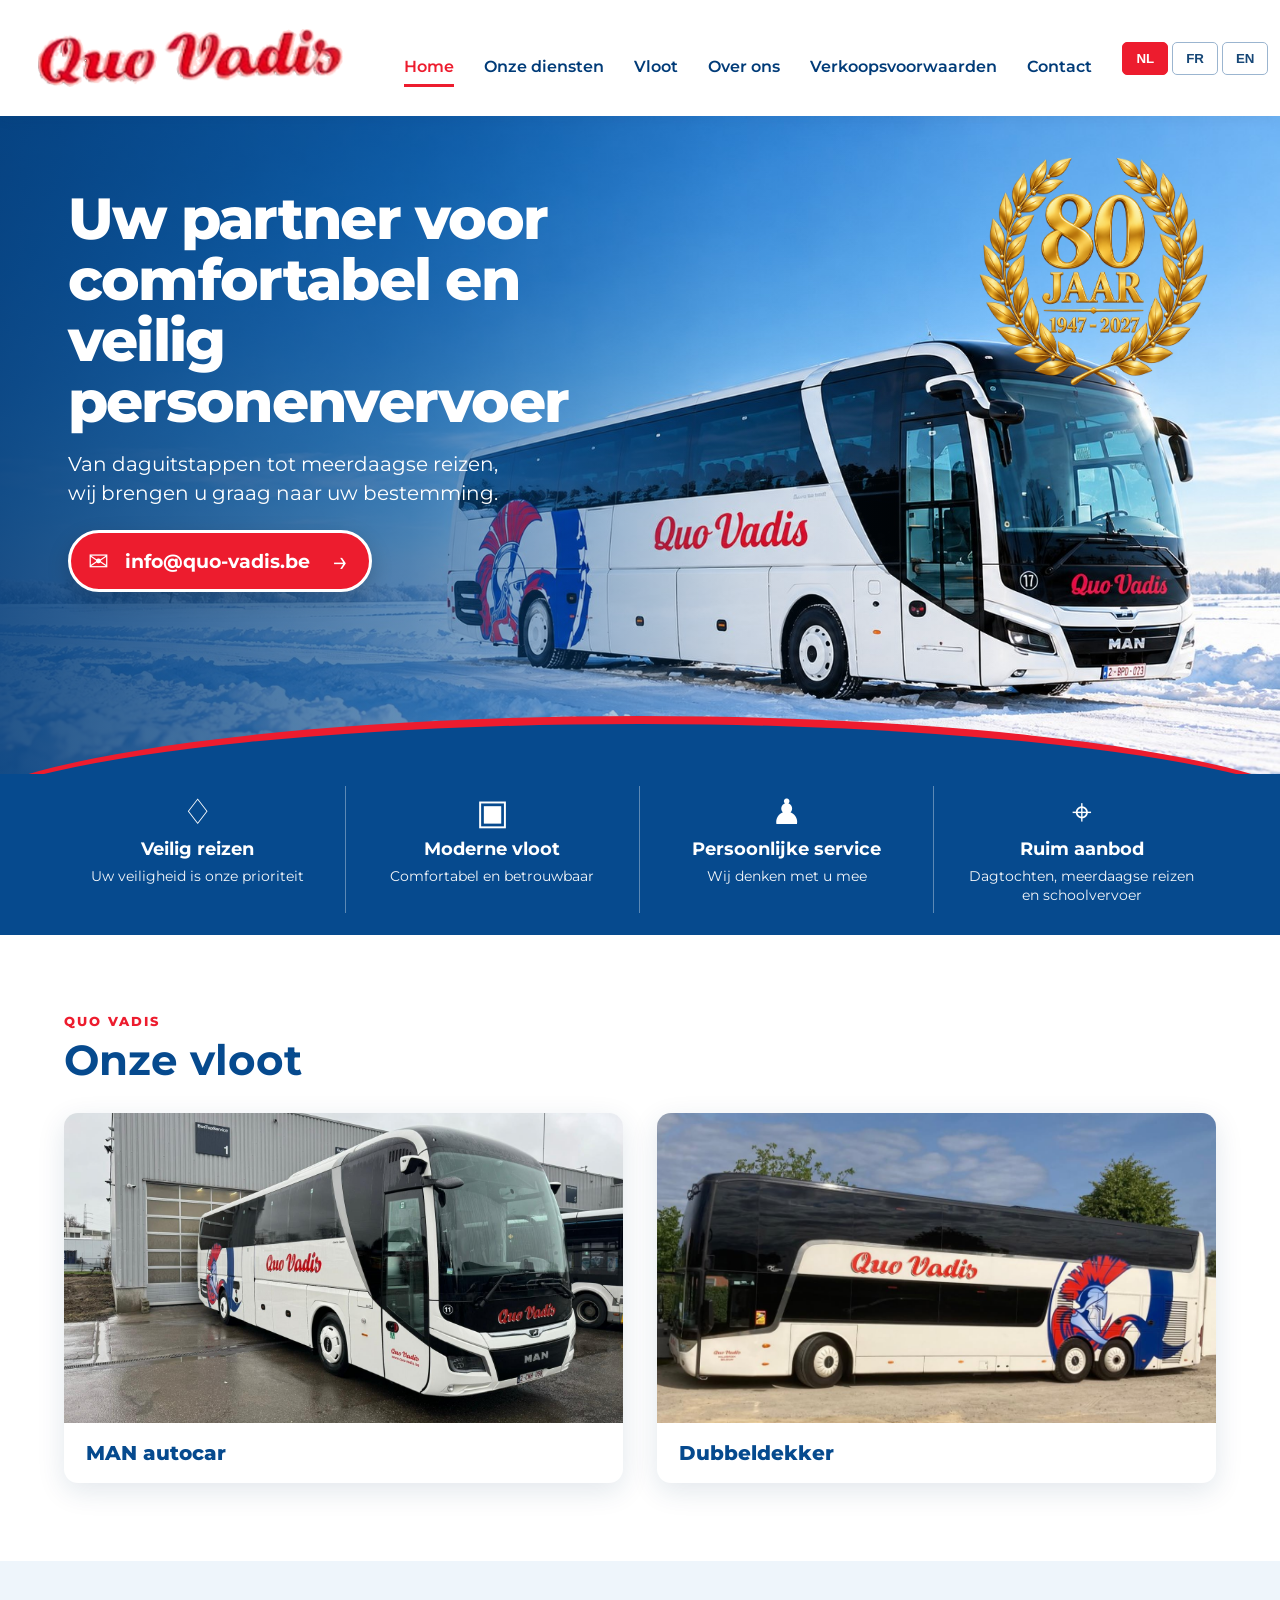
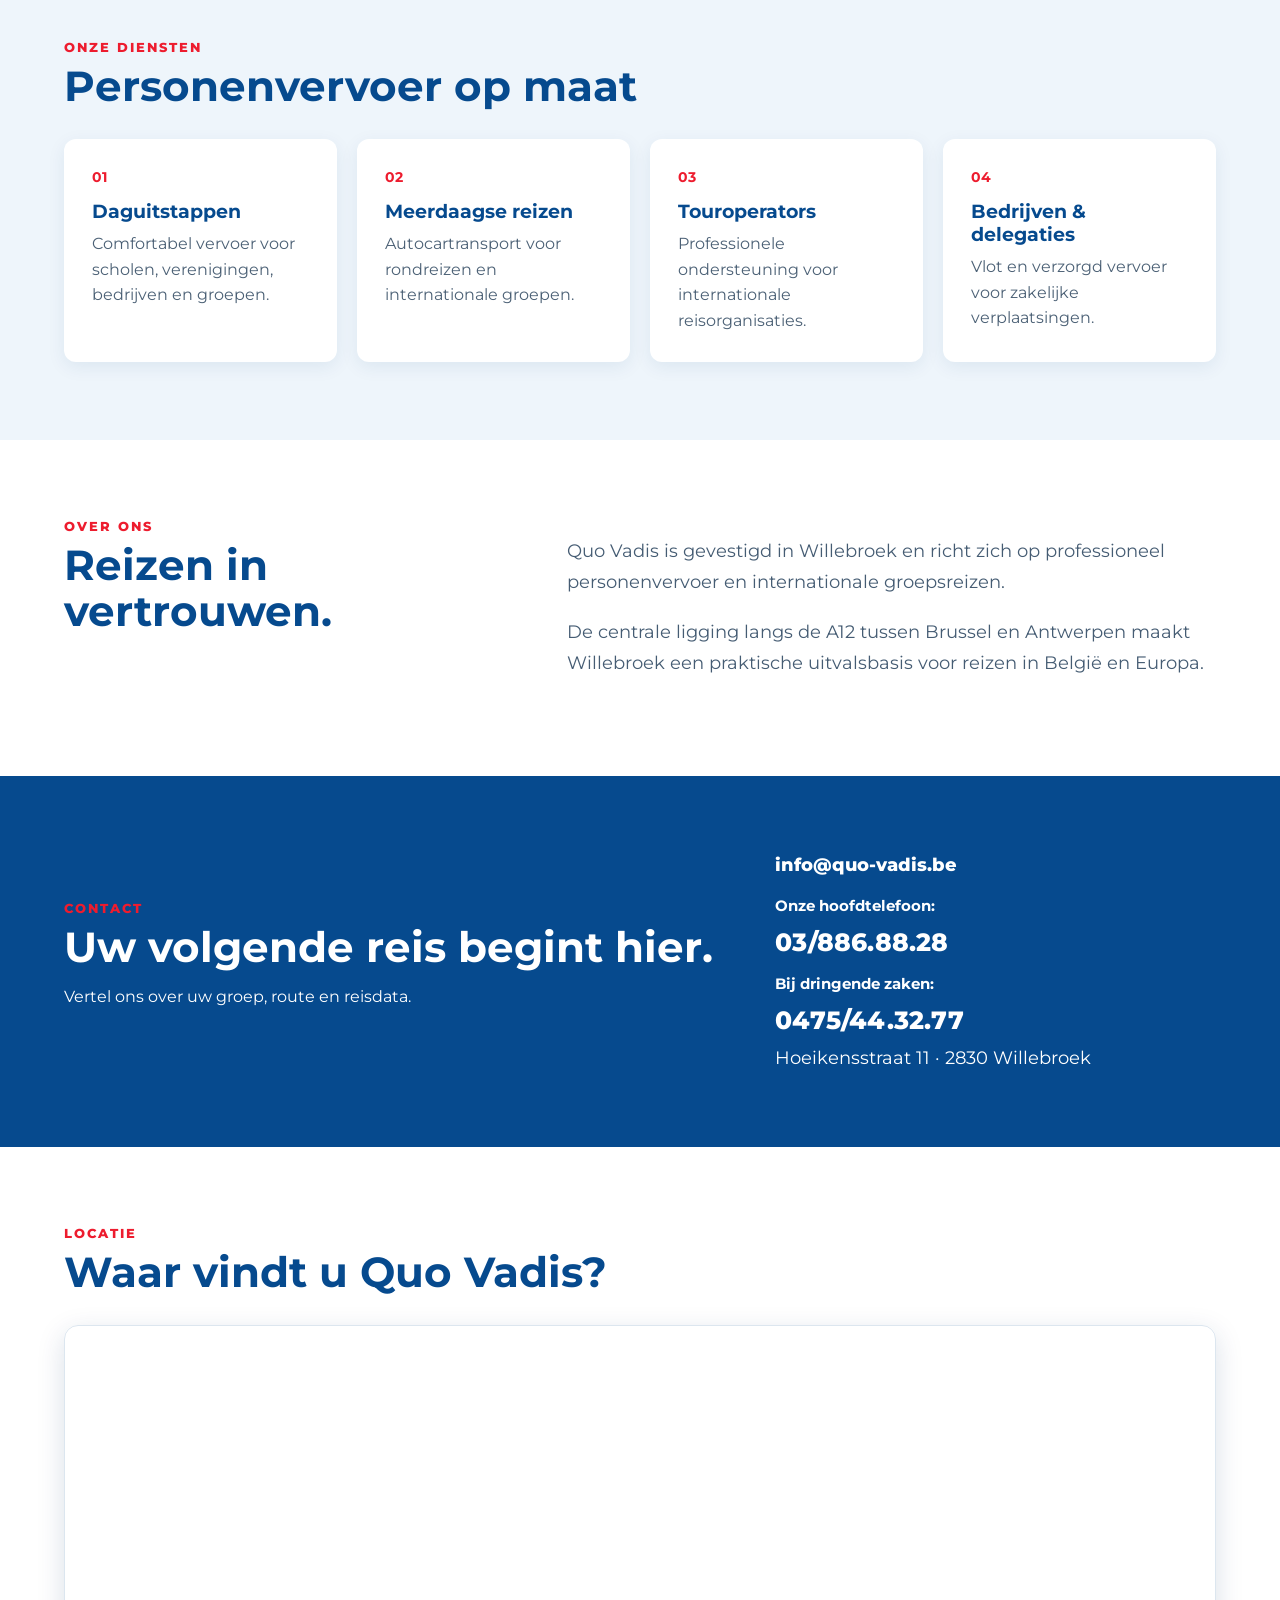
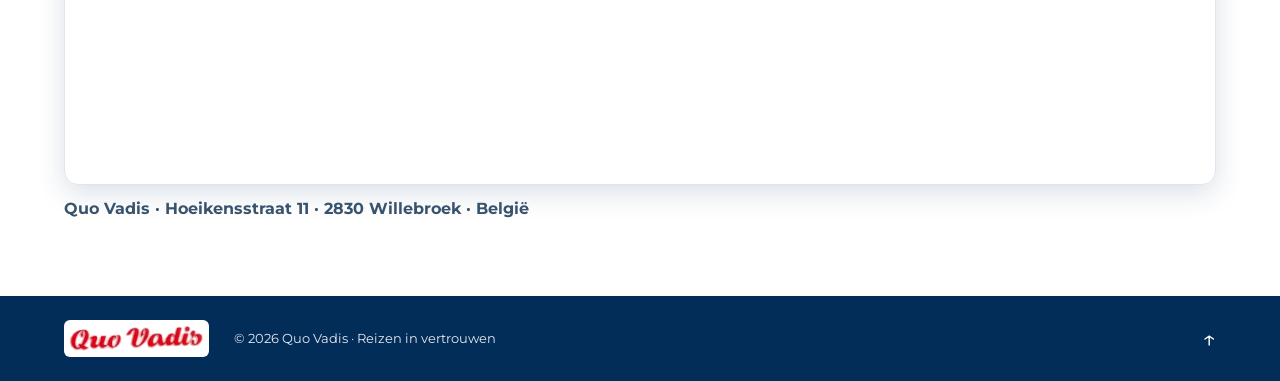
==== index.html @ 4d4e72bc "Move general terms and conditions to a dedicated page" ====
<!doctype html>
<html lang="nl">
<head>
<meta charset="utf-8"><meta name="viewport" content="width=device-width,initial-scale=1">
<meta name="description" content="Quo Vadis – professioneel en comfortabel personenvervoer vanuit Willebroek door België en Europa.">
<title>Quo Vadis | Reizen in vertrouwen</title>
<link rel="preconnect" href="https://fonts.googleapis.com"><link rel="preconnect" href="https://fonts.gstatic.com" crossorigin>
<link href="https://fonts.googleapis.com/css2?family=Montserrat:wght@400;500;600;700;800&display=swap" rel="stylesheet">
<link rel="stylesheet" href="styles.css">
</head>
<body>
<header class="site-header">
  <a class="brand" href="#home"><img src="quo-vadis-logo.png" alt="Quo Vadis"><span>REIZEN IN VERTROUWEN</span></a>
  <button class="menu-toggle" aria-label="Menu openen">☰</button>
  <nav class="nav" id="mainNav">
    <a class="active" href="#home" data-i="home">Home</a>
    <a href="#services" data-i="services">Onze diensten</a>
    <a href="#fleet" data-i="fleet">Vloot</a>
    <a href="#about" data-i="about">Over ons</a>
    <a href="verkoopsvoorwaarden.html" data-i="terms">Verkoopsvoorwaarden</a>
    <a href="#contact" data-i="contact">Contact</a>
  </nav>
  <div class="languages"><button class="lang active" data-lang="nl">NL</button><button class="lang" data-lang="fr">FR</button><button class="lang" data-lang="en">EN</button></div>
</header>
<main id="home">
<section class="hero">
  <div class="hero-bg"></div><div class="hero-shade"></div>
  <div class="anniversary" aria-label="80 jaar Quo Vadis, 1947-2027">
    <img src="anniversary-wreath.png" alt="80 jaar Quo Vadis - 1947 - 2027">
  </div>
  <div class="hero-copy">
    <h1 data-t="headline">Uw partner voor<br>comfortabel en veilig<br>personenvervoer</h1>
    <p data-t="subline">Van daguitstappen tot meerdaagse reizen,<br>wij brengen u graag naar uw bestemming.</p>
    <a class="email-pill" href="mailto:info@quo-vadis.be"><span>✉</span><strong>info@quo-vadis.be</strong><b>→</b></a>
  </div>
  <div class="hero-curve"></div>
</section>
<section class="feature-bar">
  <article><span class="feature-icon">♢</span><h3 data-t="safeTitle">Veilig reizen</h3><p data-t="safeText">Uw veiligheid is onze prioriteit</p></article>
  <article><span class="feature-icon">▣</span><h3 data-t="fleetTitle">Moderne vloot</h3><p data-t="fleetText">Comfortabel en betrouwbaar</p></article>
  <article><span class="feature-icon">♟</span><h3 data-t="serviceTitle">Persoonlijke service</h3><p data-t="serviceText">Wij denken met u mee</p></article>
  <article><span class="feature-icon">⌖</span><h3 data-t="offerTitle">Ruim aanbod</h3><p data-t="offerText">Dagtochten, meerdaagse reizen<br>en schoolvervoer</p></article>
</section>
<section id="fleet" class="section fleet-section">
 <div class="section-title"><p>QUO VADIS</p><h2 data-t="fleetHeading">Onze vloot</h2></div>
 <div class="fleet-grid"><figure><img src="vloot-man.jpg" alt="Quo Vadis MAN autocar"><figcaption>MAN autocar</figcaption></figure><figure><img src="vloot-dubbeldekker.jpg" alt="Quo Vadis dubbeldekker"><figcaption>Dubbeldekker</figcaption></figure></div>
</section>
<section id="services" class="section light-blue"><div class="section-title"><p data-t="servicesKicker">ONZE DIENSTEN</p><h2 data-t="servicesHeading">Personenvervoer op maat</h2></div><div class="cards"><article><b>01</b><h3 data-t="s1">Daguitstappen</h3><p data-t="s1p">Comfortabel vervoer voor scholen, verenigingen, bedrijven en groepen.</p></article><article><b>02</b><h3 data-t="s2">Meerdaagse reizen</h3><p data-t="s2p">Autocartransport voor rondreizen en internationale groepen.</p></article><article><b>03</b><h3 data-t="s3">Touroperators</h3><p data-t="s3p">Professionele ondersteuning voor internationale reisorganisaties.</p></article><article><b>04</b><h3 data-t="s4">Bedrijven & delegaties</h3><p data-t="s4p">Vlot en verzorgd vervoer voor zakelijke verplaatsingen.</p></article></div></section>
<section id="about" class="section about"><div><p class="section-kicker" data-t="aboutKicker">OVER ONS</p><h2 data-t="aboutHeading">Reizen in vertrouwen.</h2></div><div><p data-t="aboutText1">Quo Vadis is gevestigd in Willebroek en richt zich op professioneel personenvervoer en internationale groepsreizen.</p><p data-t="aboutText2">De centrale ligging langs de A12 tussen Brussel en Antwerpen maakt Willebroek een praktische uitvalsbasis voor reizen in België en Europa.</p></div></section>
<section id="contact" class="section contact"><div class="contact-box"><div><p class="section-kicker">CONTACT</p><h2 data-t="contactHeading">Uw volgende reis begint hier.</h2><p data-t="contactText">Vertel ons over uw groep, route en reisdata.</p></div><div class="contact-details"><a href="mailto:info@quo-vadis.be">info@quo-vadis.be</a><strong class="main-phone-label">Onze hoofdtelefoon:</strong><a class="main-phone" href="tel:+3238868828">03/886.88.28</a><strong class="urgent-label">Bij dringende zaken:</strong><a class="urgent-phone" href="tel:+32475443277">0475/44.32.77</a><span>Hoeikensstraat 11 · 2830 Willebroek</span></div></div></section>
<section id="location" class="section location"><div class="section-title"><p>LOCATIE</p><h2 data-t="locationHeading">Waar vindt u Quo Vadis?</h2></div><div class="map-wrap"><iframe title="Kaart Quo Vadis Willebroek" src="https://www.google.com/maps?q=Hoeikensstraat+11,+2830+Willebroek,+Belgium&output=embed" loading="lazy" referrerpolicy="no-referrer-when-downgrade"></iframe></div><p class="map-address">Quo Vadis · Hoeikensstraat 11 · 2830 Willebroek · België</p></section>
</main>
<footer><img src="quo-vadis-logo.png" alt="Quo Vadis"><span>© 2026 Quo Vadis · Reizen in vertrouwen</span><a href="#home">↑</a></footer>
<script src="script.js"></script>
</body></html>
---- styles.css ----
:root{--red:#ed1c2e;--red2:#c91526;--blue:#064a8e;--navy:#003d7a;--ink:#102d4e;--line:#dce6ef;--bg:#fff;--soft:#eef5fb}*{box-sizing:border-box}html{scroll-behavior:smooth}body{margin:0;font-family:Montserrat,Arial,sans-serif;color:var(--ink);background:#fff}a{color:inherit}.site-header{height:116px;background:#fff;display:flex;align-items:center;padding:10px 3vw;gap:26px;position:sticky;top:0;z-index:20;box-shadow:0 2px 14px rgba(0,45,90,.08)}.brand{display:flex;align-items:center;text-decoration:none;margin-right:auto;min-width:340px}.brand img{width:305px;max-height:95px;object-fit:contain;object-position:left center}.brand span{display:none}.nav{display:flex;align-items:center;gap:30px}.nav a{text-decoration:none;font-weight:600;color:#003b78;padding:31px 0 14px;position:relative;white-space:nowrap}.nav a.active,.nav a:hover{color:var(--red)}.nav a.active:after{content:"";position:absolute;left:0;right:0;bottom:3px;height:3px;background:var(--red)}.languages{display:flex;gap:4px;margin-left:4px}.lang{border:1px solid #9bb5d0;background:#fff;color:#164777;border-radius:5px;padding:8px 13px;font-weight:700;cursor:pointer}.lang.active{background:var(--red);border-color:var(--red);color:#fff}.menu-toggle{display:none;border:0;background:none;font-size:28px}.hero{height:660px;position:relative;overflow:hidden;background:#0b4d8f}.hero-bg{position:absolute;inset:0;background-image:url('hero-bus-sneeuw.jpg');background-size:cover;background-position:center center;background-repeat:no-repeat}.hero-shade{position:absolute;inset:0;background:linear-gradient(90deg,rgba(5,62,122,.88) 0%,rgba(5,74,140,.62) 32%,rgba(5,74,140,.12) 58%,rgba(0,0,0,0) 78%)}.hero-copy{position:relative;z-index:3;color:#fff;padding:72px 0 0 5.3vw;max-width:690px}.hero-copy h1{font-size:clamp(42px,4.5vw,66px);line-height:1.06;margin:0 0 18px;font-weight:800;letter-spacing:-1.7px}.hero-copy p{font-size:20px;line-height:1.45;margin:0 0 22px}.email-pill{display:inline-flex;align-items:center;gap:16px;background:var(--red);color:#fff;text-decoration:none;border:3px solid #fff;border-radius:34px;padding:11px 20px 11px 17px;box-shadow:0 8px 22px rgba(0,0,0,.18)}.email-pill span{font-size:25px}.email-pill strong{font-size:19px}.email-pill b{font-size:28px;font-weight:400;margin-left:6px}.anniversary{position:absolute;z-index:4;right:5.4vw;top:38px;width:235px;height:235px;display:grid;place-items:center}.anniversary img{position:absolute;inset:0;width:100%;height:100%}.anniversary div{position:relative;text-align:center;color:#f4c96a;margin-top:3px;text-shadow:0 2px 5px rgba(0,0,0,.2)}.anniversary strong{display:block;font-size:74px;line-height:.9}.anniversary span{display:block;font-size:25px;font-weight:800;letter-spacing:2px}.anniversary small{display:block;font-size:16px;font-weight:800;margin-top:10px;letter-spacing:.5px}.hero-curve{position:absolute;z-index:5;left:-5%;right:-5%;bottom:-55px;height:115px;background:var(--blue);border-top:8px solid var(--red);border-radius:50% 50% 0 0/100% 100% 0 0}.feature-bar{position:relative;z-index:6;background:var(--blue);color:#fff;display:grid;grid-template-columns:repeat(4,1fr);padding:12px 4vw 22px;margin-top:-2px}.feature-bar article{text-align:center;padding:8px 22px;border-right:1px solid rgba(255,255,255,.35)}.feature-bar article:last-child{border-right:0}.feature-icon{font-size:35px;display:block;line-height:1;margin-bottom:9px}.feature-bar h3{font-size:18px;margin:0 0 7px}.feature-bar p{font-size:14px;line-height:1.35;margin:0;opacity:.95}.section{padding:78px 5vw}.section-title{margin-bottom:30px}.section-title p,.section-kicker{font-size:13px;letter-spacing:2px;font-weight:800;color:var(--red);margin:0 0 8px}.section-title h2,.about h2,.contact h2{font-size:42px;line-height:1.1;margin:0;color:#064a8e}.fleet-section{background:#fff}.fleet-grid{display:grid;grid-template-columns:1fr 1fr;gap:34px}.fleet-grid figure{margin:0;background:#fff;border-radius:14px;overflow:hidden;box-shadow:0 8px 28px rgba(20,60,100,.12)}.fleet-grid img{display:block;width:100%;height:310px;object-fit:cover}.fleet-grid figcaption{font-weight:800;font-size:20px;padding:18px 22px;color:#064a8e}.light-blue{background:var(--soft)}.cards{display:grid;grid-template-columns:repeat(4,1fr);gap:20px}.cards article{background:#fff;border-radius:12px;padding:28px;box-shadow:0 5px 18px rgba(0,60,120,.08)}.cards b{color:var(--red);font-size:14px}.cards h3{margin:14px 0 8px;color:#064a8e}.cards p{line-height:1.6;margin:0;color:#4b6075}.about{display:grid;grid-template-columns:.8fr 1.2fr;gap:70px;background:#fff}.about>div:last-child{font-size:18px;line-height:1.75;color:#455c73}.terms{background:#f7f9fc}.terms-card{max-width:1000px;background:#fff;border:1px solid var(--line);border-radius:12px;padding:28px 32px;line-height:1.7}.terms-card summary{cursor:pointer;font-weight:800;color:#064a8e;margin-top:14px}.terms-text{padding-top:16px}.contact{background:#064a8e;color:#fff}.contact-box{display:grid;grid-template-columns:1.2fr .8fr;gap:50px;align-items:center}.contact h2{color:#fff}.contact-details{display:flex;flex-direction:column;gap:12px;font-size:18px}.contact-details a{font-weight:800;text-decoration:none}.location{background:#fff}.map-wrap{height:460px;border-radius:14px;overflow:hidden;box-shadow:0 8px 28px rgba(0,50,100,.15);border:1px solid var(--line)}.map-wrap iframe{width:100%;height:100%;border:0}.map-address{font-weight:700;margin:14px 0 0;color:#38536e}footer{background:#032d59;color:#fff;display:flex;align-items:center;gap:25px;padding:24px 5vw}footer img{width:145px;background:#fff;border-radius:6px;padding:6px}footer span{margin-right:auto;font-size:13px;opacity:.9}footer a{text-decoration:none;font-size:24px}@media(max-width:1200px){.nav{gap:17px}.nav a{font-size:14px}.brand img{width:250px}.site-header{gap:15px}.anniversary{right:3vw;transform:scale(.86)}}@media(max-width:900px){.site-header{height:84px;padding:8px 4vw}.brand img{width:215px}.menu-toggle{display:block;order:2}.nav{display:none;position:absolute;top:84px;left:0;right:0;background:#fff;padding:15px 5vw 20px;flex-direction:column;align-items:stretch;gap:0;box-shadow:0 8px 15px rgba(0,0,0,.08)}.nav.open{display:flex}.nav a{padding:12px 0}.languages{order:3}.hero{height:620px}.hero-copy{padding-top:65px;max-width:650px}.hero-copy h1{font-size:46px}.anniversary{width:175px;height:175px;top:30px;right:2vw}.anniversary strong{font-size:58px}.anniversary span{font-size:19px}.feature-bar{grid-template-columns:1fr 1fr}.feature-bar article{border-bottom:1px solid rgba(255,255,255,.25);padding:20px}.fleet-grid,.about,.contact-box{grid-template-columns:1fr}.cards{grid-template-columns:1fr 1fr}}@media(max-width:620px){.brand img{width:180px}.languages{gap:2px}.lang{padding:7px 9px;font-size:12px}.hero{height:650px}.hero-bg{background-position:center center}.hero-shade{background:linear-gradient(90deg,#07549a 0%,rgba(7,78,144,.96) 70%,rgba(7,78,144,.55) 100%)}.hero-copy{padding:48px 6vw 0}.hero-copy h1{font-size:37px;letter-spacing:-1px}.hero-copy p{font-size:16px}.email-pill strong{font-size:15px}.anniversary{top:330px;right:50%;transform:translateX(50%) scale(.82)}.hero-curve{bottom:-62px}.feature-bar{grid-template-columns:1fr}.feature-bar article{border-right:0}.section{padding:58px 6vw}.section-title h2,.about h2,.contact h2{font-size:34px}.fleet-grid img{height:250px}.cards{grid-template-columns:1fr}.map-wrap{height:380px}footer{flex-wrap:wrap}footer span{width:100%;order:3}}

.official-terms{margin:0;padding-left:28px}
.official-terms>li{margin:0 0 18px;padding-left:7px}
.official-terms ul{margin:9px 0 0;padding-left:24px}
.official-terms li{line-height:1.7}
.legal-page{background:#f7f9fc;padding:72px 5vw 88px}.legal-hero,.legal-content{max-width:1000px;margin:0 auto}.legal-hero{margin-bottom:30px}.legal-hero .section-title{margin-bottom:18px}.legal-hero h1{font-size:42px;line-height:1.1;margin:0;color:#064a8e;overflow-wrap:anywhere}.legal-hero>p{font-size:18px;line-height:1.65;margin:0;color:#455c73}.legal-content{background:#fff;border:1px solid var(--line);border-radius:12px;padding:36px 42px;box-shadow:0 8px 28px rgba(20,60,100,.08)}
.urgent-label{font-size:15px;margin-top:5px}
.urgent-phone{font-size:25px!important;color:#fff!important;letter-spacing:.2px}
@media(max-width:620px){.urgent-phone{font-size:22px!important}.official-terms{padding-left:22px}.terms-card{padding:22px 18px}.legal-page{padding:50px 6vw 64px}.legal-hero h1{font-size:34px}.legal-content{padding:26px 20px}}

.main-phone-label{font-size:15px;margin-top:8px}
.main-phone{font-size:25px!important;color:#fff!important;font-weight:800;letter-spacing:.2px}
@media(max-width:620px){.main-phone{font-size:22px!important}}

@media(max-width:620px){.site-header{gap:8px}.brand{min-width:0}.brand img{width:130px}.lang{padding:6px 7px}.legal-hero h1{font-size:28px}}
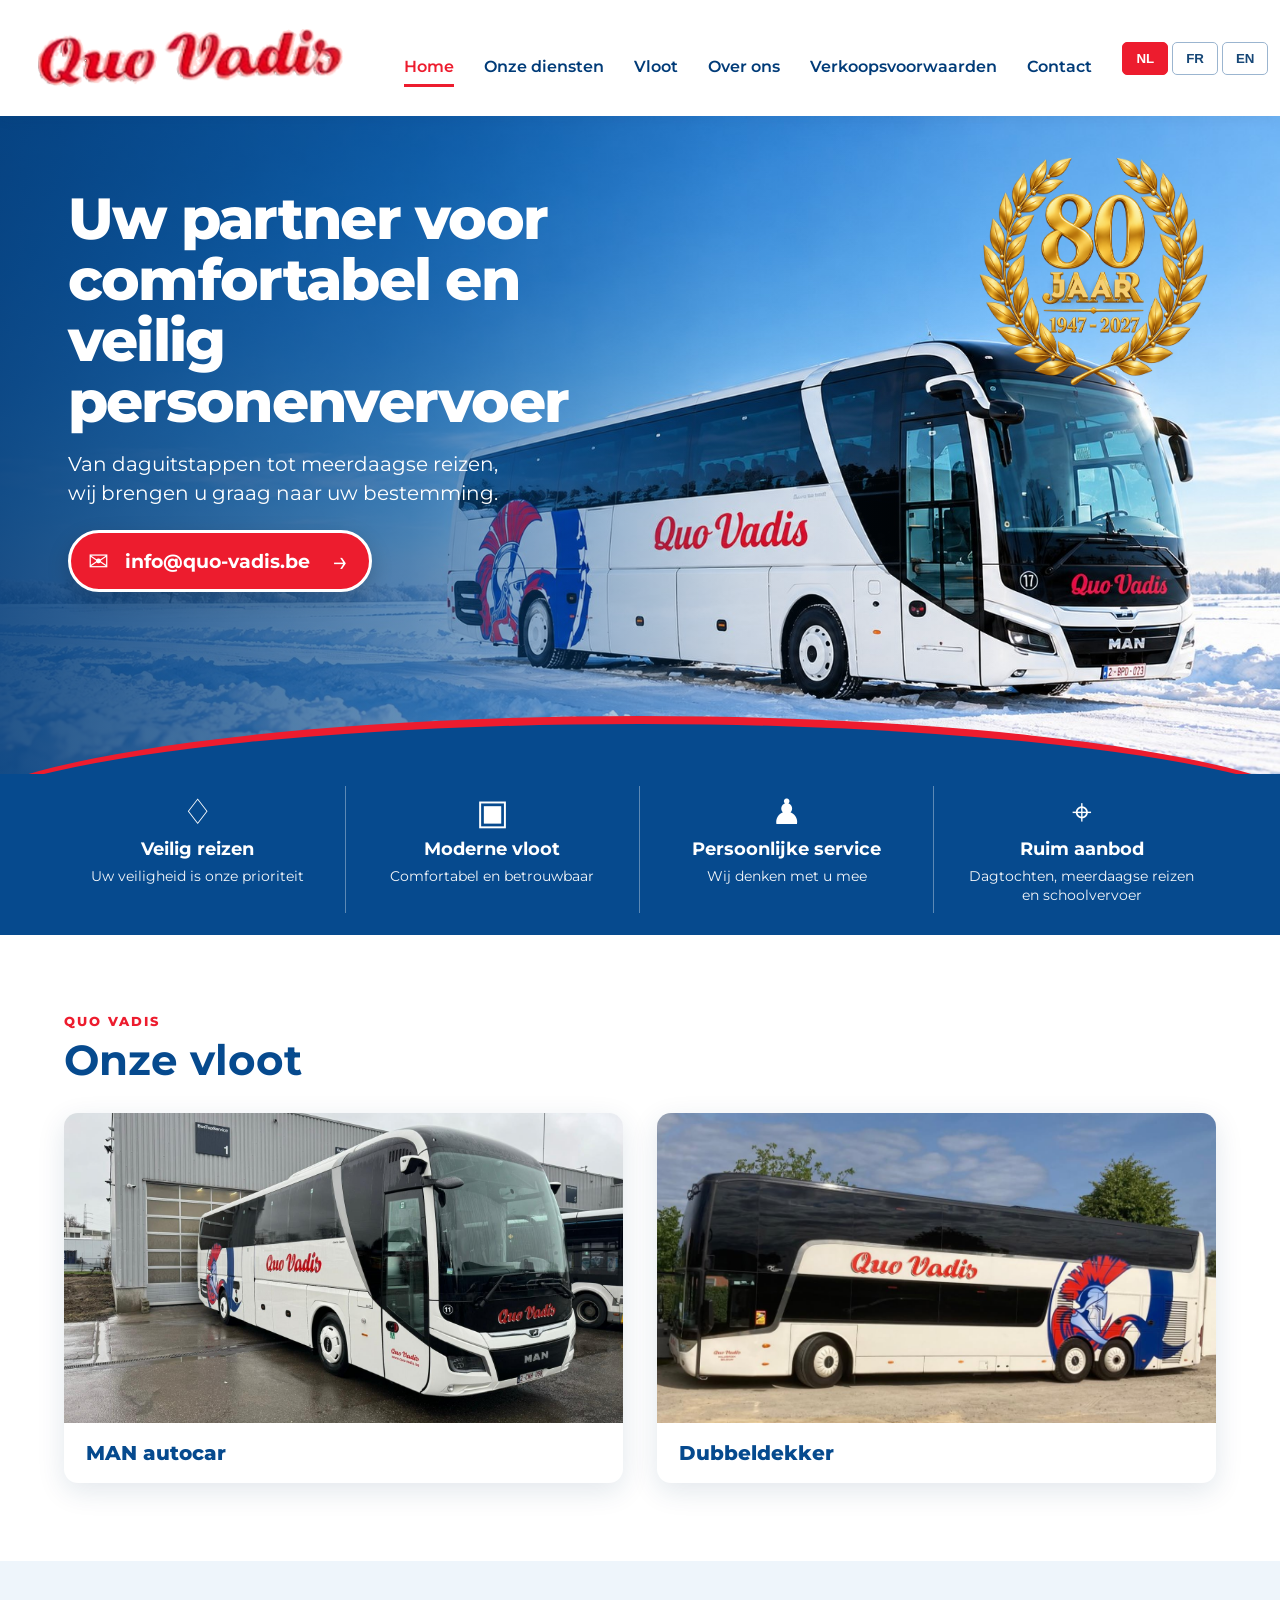
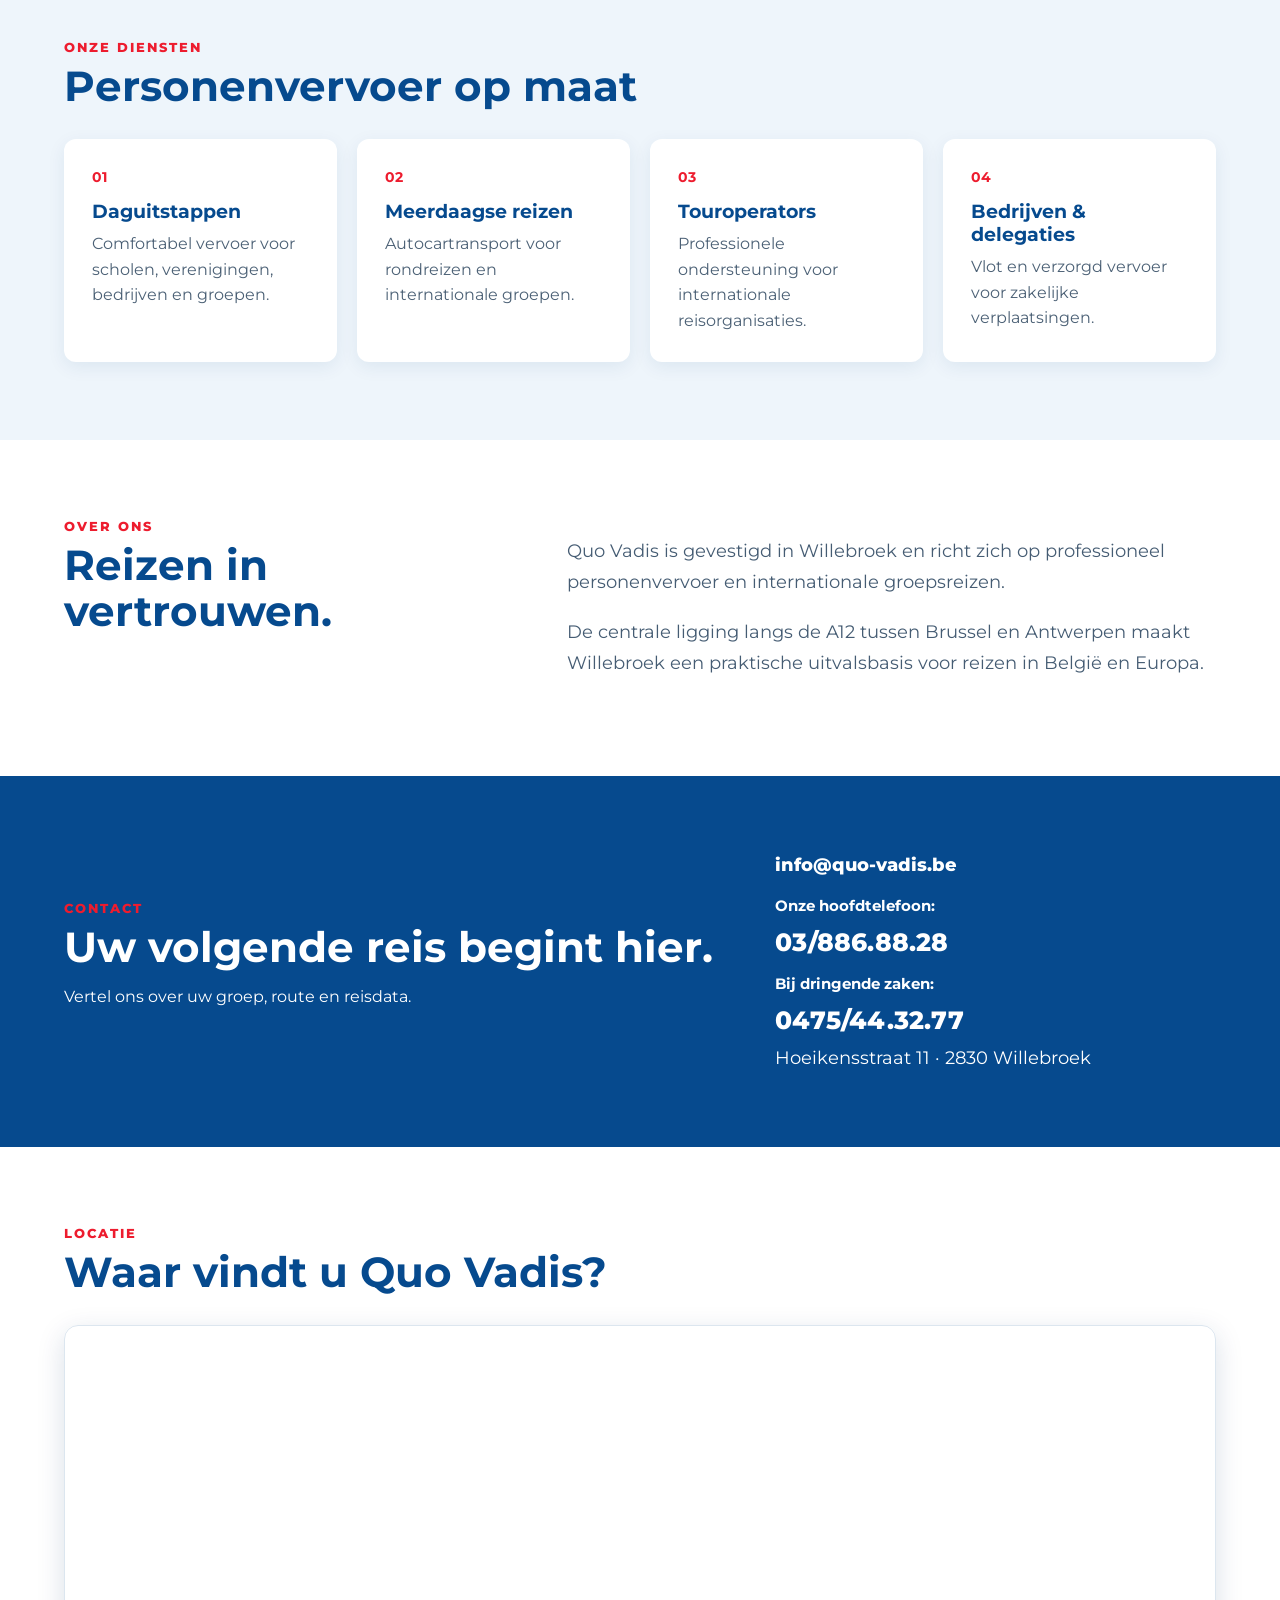
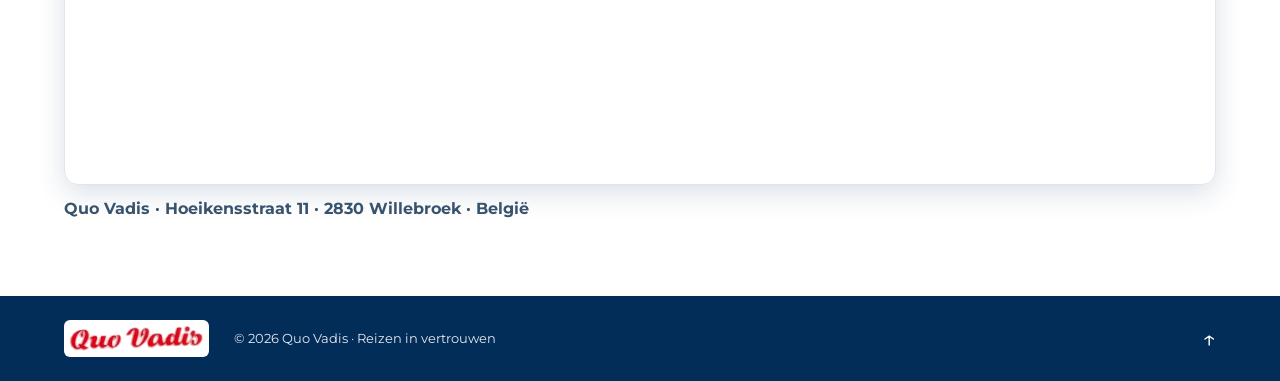
==== commit 03935cda: "Complete French and English site localization" ====
--- a/index.html
+++ b/index.html
@@ -2,7 +2,7 @@
 <html lang="nl">
 <head>
 <meta charset="utf-8"><meta name="viewport" content="width=device-width,initial-scale=1">
-<meta name="description" content="Quo Vadis – professioneel en comfortabel personenvervoer vanuit Willebroek door België en Europa.">
+<meta name="description" data-t-content="homeDescription" content="Quo Vadis – professioneel en comfortabel personenvervoer vanuit Willebroek door België en Europa.">
 <title>Quo Vadis | Reizen in vertrouwen</title>
 <link rel="preconnect" href="https://fonts.googleapis.com"><link rel="preconnect" href="https://fonts.gstatic.com" crossorigin>
 <link href="https://fonts.googleapis.com/css2?family=Montserrat:wght@400;500;600;700;800&display=swap" rel="stylesheet">
@@ -10,8 +10,8 @@
 </head>
 <body>
 <header class="site-header">
-  <a class="brand" href="#home"><img src="quo-vadis-logo.png" alt="Quo Vadis"><span>REIZEN IN VERTROUWEN</span></a>
-  <button class="menu-toggle" aria-label="Menu openen">☰</button>
+  <a class="brand" href="#home"><img src="quo-vadis-logo.png" alt="Quo Vadis"><span data-t="tagline">REIZEN IN VERTROUWEN</span></a>
+  <button class="menu-toggle" data-t-aria-label="menuOpen" aria-label="Menu openen" aria-controls="mainNav" aria-expanded="false">☰</button>
   <nav class="nav" id="mainNav">
     <a class="active" href="#home" data-i="home">Home</a>
     <a href="#services" data-i="services">Onze diensten</a>
@@ -25,8 +25,9 @@
 <main id="home">
 <section class="hero">
   <div class="hero-bg"></div><div class="hero-shade"></div>
-  <div class="anniversary" aria-label="80 jaar Quo Vadis, 1947-2027">
-    <img src="anniversary-wreath.png" alt="80 jaar Quo Vadis - 1947 - 2027">
+  <div class="anniversary" data-t-aria-label="anniversaryLabel" aria-label="80 jaar Quo Vadis, 1947-2027">
+    <img src="anniversary-wreath.png" alt="" aria-hidden="true">
+    <span class="anniversary-word" data-t="years" aria-hidden="true">JAAR</span>
   </div>
   <div class="hero-copy">
     <h1 data-t="headline">Uw partner voor<br>comfortabel en veilig<br>personenvervoer</h1>
@@ -43,13 +44,13 @@
 </section>
 <section id="fleet" class="section fleet-section">
  <div class="section-title"><p>QUO VADIS</p><h2 data-t="fleetHeading">Onze vloot</h2></div>
- <div class="fleet-grid"><figure><img src="vloot-man.jpg" alt="Quo Vadis MAN autocar"><figcaption>MAN autocar</figcaption></figure><figure><img src="vloot-dubbeldekker.jpg" alt="Quo Vadis dubbeldekker"><figcaption>Dubbeldekker</figcaption></figure></div>
+ <div class="fleet-grid"><figure><img src="vloot-man.jpg" data-t-alt="fleetManAlt" alt="Quo Vadis MAN autocar"><figcaption data-t="fleetManCaption">MAN autocar</figcaption></figure><figure><img src="vloot-dubbeldekker.jpg" data-t-alt="fleetDoubleAlt" alt="Quo Vadis dubbeldekker"><figcaption data-t="fleetDoubleCaption">Dubbeldekker</figcaption></figure></div>
 </section>
 <section id="services" class="section light-blue"><div class="section-title"><p data-t="servicesKicker">ONZE DIENSTEN</p><h2 data-t="servicesHeading">Personenvervoer op maat</h2></div><div class="cards"><article><b>01</b><h3 data-t="s1">Daguitstappen</h3><p data-t="s1p">Comfortabel vervoer voor scholen, verenigingen, bedrijven en groepen.</p></article><article><b>02</b><h3 data-t="s2">Meerdaagse reizen</h3><p data-t="s2p">Autocartransport voor rondreizen en internationale groepen.</p></article><article><b>03</b><h3 data-t="s3">Touroperators</h3><p data-t="s3p">Professionele ondersteuning voor internationale reisorganisaties.</p></article><article><b>04</b><h3 data-t="s4">Bedrijven & delegaties</h3><p data-t="s4p">Vlot en verzorgd vervoer voor zakelijke verplaatsingen.</p></article></div></section>
 <section id="about" class="section about"><div><p class="section-kicker" data-t="aboutKicker">OVER ONS</p><h2 data-t="aboutHeading">Reizen in vertrouwen.</h2></div><div><p data-t="aboutText1">Quo Vadis is gevestigd in Willebroek en richt zich op professioneel personenvervoer en internationale groepsreizen.</p><p data-t="aboutText2">De centrale ligging langs de A12 tussen Brussel en Antwerpen maakt Willebroek een praktische uitvalsbasis voor reizen in België en Europa.</p></div></section>
-<section id="contact" class="section contact"><div class="contact-box"><div><p class="section-kicker">CONTACT</p><h2 data-t="contactHeading">Uw volgende reis begint hier.</h2><p data-t="contactText">Vertel ons over uw groep, route en reisdata.</p></div><div class="contact-details"><a href="mailto:info@quo-vadis.be">info@quo-vadis.be</a><strong class="main-phone-label">Onze hoofdtelefoon:</strong><a class="main-phone" href="tel:+3238868828">03/886.88.28</a><strong class="urgent-label">Bij dringende zaken:</strong><a class="urgent-phone" href="tel:+32475443277">0475/44.32.77</a><span>Hoeikensstraat 11 · 2830 Willebroek</span></div></div></section>
-<section id="location" class="section location"><div class="section-title"><p>LOCATIE</p><h2 data-t="locationHeading">Waar vindt u Quo Vadis?</h2></div><div class="map-wrap"><iframe title="Kaart Quo Vadis Willebroek" src="https://www.google.com/maps?q=Hoeikensstraat+11,+2830+Willebroek,+Belgium&output=embed" loading="lazy" referrerpolicy="no-referrer-when-downgrade"></iframe></div><p class="map-address">Quo Vadis · Hoeikensstraat 11 · 2830 Willebroek · België</p></section>
+<section id="contact" class="section contact"><div class="contact-box"><div><p class="section-kicker">CONTACT</p><h2 data-t="contactHeading">Uw volgende reis begint hier.</h2><p data-t="contactText">Vertel ons over uw groep, route en reisdata.</p></div><div class="contact-details"><a href="mailto:info@quo-vadis.be">info@quo-vadis.be</a><strong class="main-phone-label" data-t="mainPhoneLabel">Onze hoofdtelefoon:</strong><a class="main-phone" href="tel:+3238868828">03/886.88.28</a><strong class="urgent-label" data-t="urgentPhoneLabel">Bij dringende zaken:</strong><a class="urgent-phone" href="tel:+32475443277">0475/44.32.77</a><span>Hoeikensstraat 11 · 2830 Willebroek</span></div></div></section>
+<section id="location" class="section location"><div class="section-title"><p data-t="locationKicker">LOCATIE</p><h2 data-t="locationHeading">Waar vindt u Quo Vadis?</h2></div><div class="map-wrap"><iframe title="Kaart Quo Vadis Willebroek" data-t-title="mapTitle" src="https://www.google.com/maps?q=Hoeikensstraat+11,+2830+Willebroek,+Belgium&output=embed" loading="lazy" referrerpolicy="no-referrer-when-downgrade"></iframe></div><p class="map-address">Quo Vadis · Hoeikensstraat 11 · 2830 Willebroek · <span data-t="country">België</span></p></section>
 </main>
-<footer><img src="quo-vadis-logo.png" alt="Quo Vadis"><span>© 2026 Quo Vadis · Reizen in vertrouwen</span><a href="#home">↑</a></footer>
+<footer><img src="quo-vadis-logo.png" alt="Quo Vadis"><span data-t="footerText">© 2026 Quo Vadis · Reizen in vertrouwen</span><a href="#home" data-t-aria-label="backToTop" aria-label="Naar boven">↑</a></footer>
 <script src="script.js"></script>
 </body></html>
--- a/styles.css
+++ b/styles.css
@@ -5,6 +5,7 @@
 .official-terms ul{margin:9px 0 0;padding-left:24px}
 .official-terms li{line-height:1.7}
 .legal-page{background:#f7f9fc;padding:72px 5vw 88px}.legal-hero,.legal-content{max-width:1000px;margin:0 auto}.legal-hero{margin-bottom:30px}.legal-hero .section-title{margin-bottom:18px}.legal-hero h1{font-size:42px;line-height:1.1;margin:0;color:#064a8e;overflow-wrap:anywhere}.legal-hero>p{font-size:18px;line-height:1.65;margin:0;color:#455c73}.legal-content{background:#fff;border:1px solid var(--line);border-radius:12px;padding:36px 42px;box-shadow:0 8px 28px rgba(20,60,100,.08)}
+.legal-hero>.translation-notice{margin-top:22px;padding:15px 18px;border-left:4px solid var(--red);border-radius:0 8px 8px 0;background:#fff1f2;color:#70303a;font-size:15px;line-height:1.55}
 .urgent-label{font-size:15px;margin-top:5px}
 .urgent-phone{font-size:25px!important;color:#fff!important;letter-spacing:.2px}
 @media(max-width:620px){.urgent-phone{font-size:22px!important}.official-terms{padding-left:22px}.terms-card{padding:22px 18px}.legal-page{padding:50px 6vw 64px}.legal-hero h1{font-size:34px}.legal-content{padding:26px 20px}}
@@ -14,3 +15,9 @@
 @media(max-width:620px){.main-phone{font-size:22px!important}}
 
 @media(max-width:620px){.site-header{gap:8px}.brand{min-width:0}.brand img{width:130px}.lang{padding:6px 7px}.legal-hero h1{font-size:28px}}
+
+.anniversary-word{display:none;position:absolute;z-index:1;left:50%;top:57%;transform:translate(-50%,-50%);font-size:clamp(30px,3.4vw,43px);line-height:1;font-weight:800;letter-spacing:1px;color:#f5cf72;text-shadow:0 1px 0 #a9711b,0 2px 1px #805117,0 4px 6px rgba(0,0,0,.45)}
+html:lang(fr) .anniversary img,html:lang(en) .anniversary img{mask-image:url("data:image/svg+xml,%3Csvg xmlns='http://www.w3.org/2000/svg' viewBox='0 0 100 100'%3E%3Cpath d='M0 0H100V100H0Z M26 50H75V67H26Z' fill='white' fill-rule='evenodd'/%3E%3C/svg%3E");mask-size:100% 100%}
+html:lang(fr) .anniversary-word,html:lang(en) .anniversary-word{display:block}
+@media(max-width:900px){.anniversary-word{font-size:33px}}
+@media(max-width:620px){.hero{height:760px}.anniversary{top:480px}}
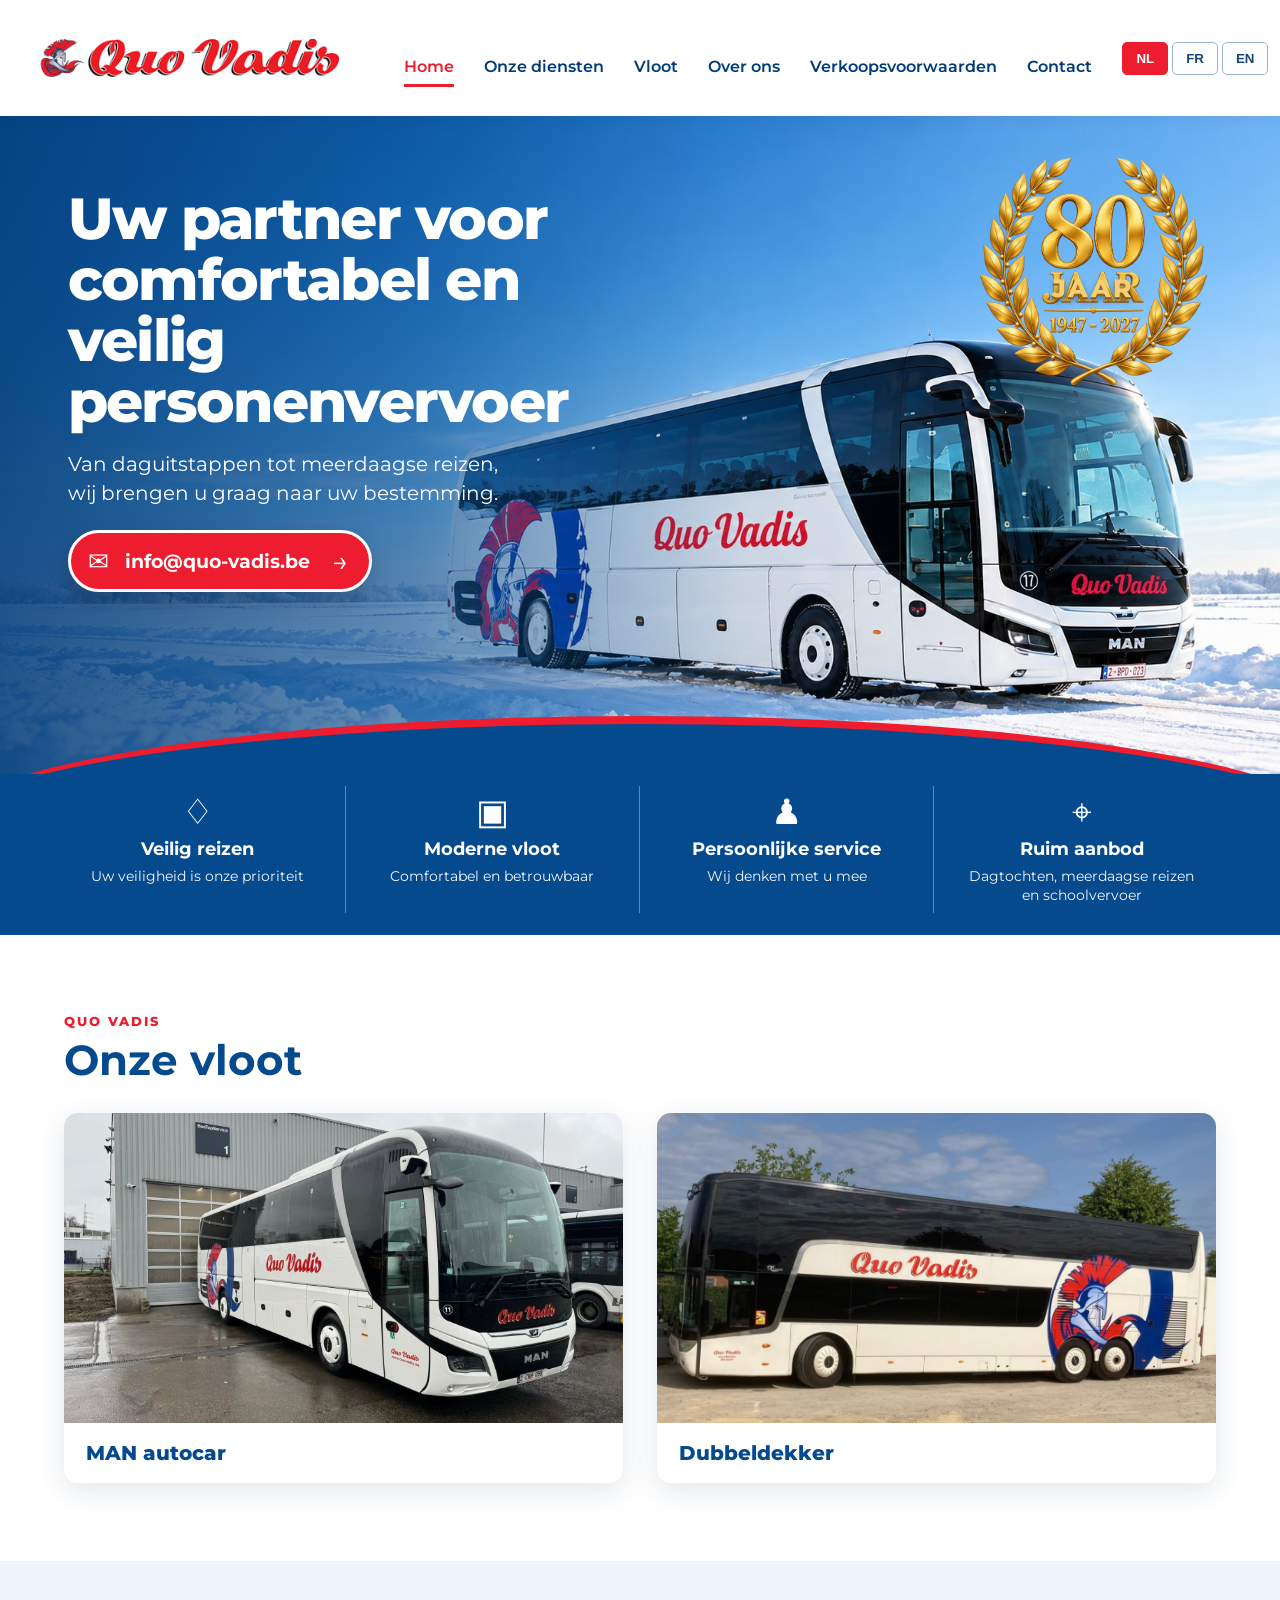
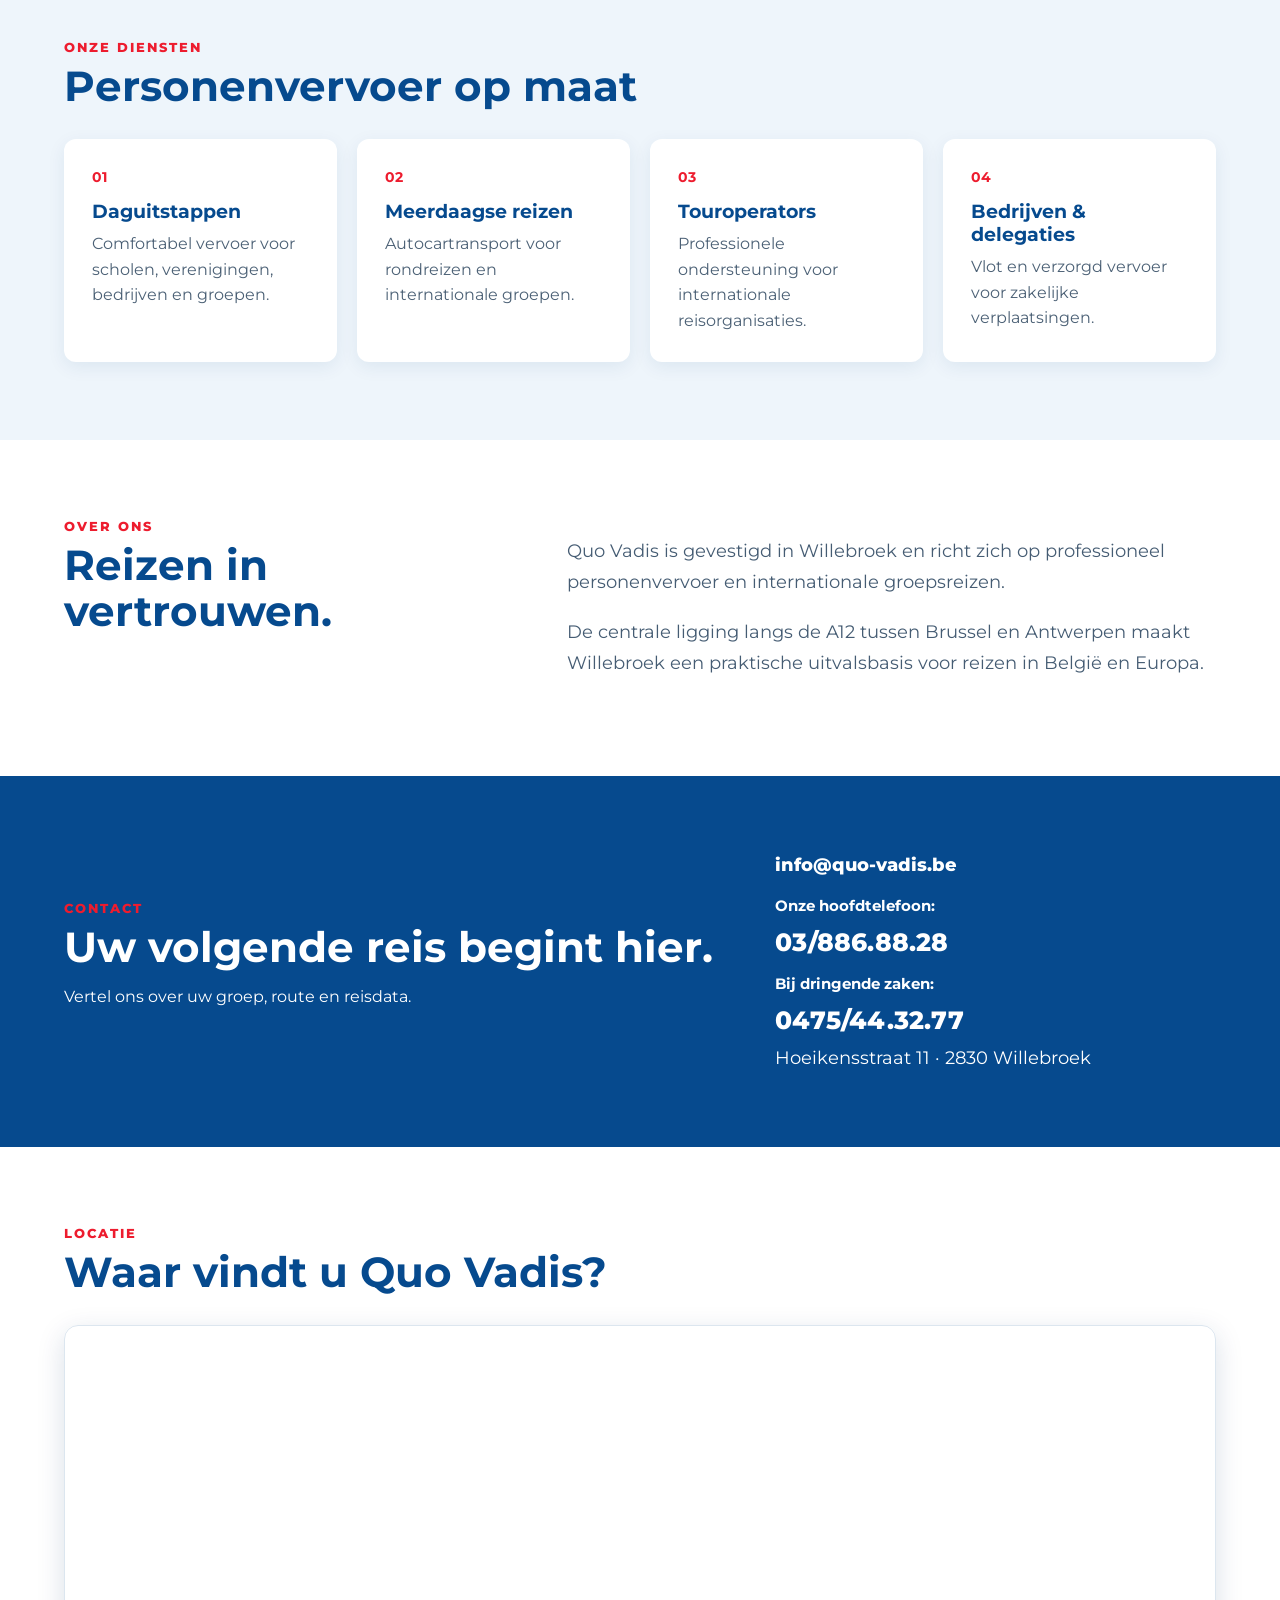
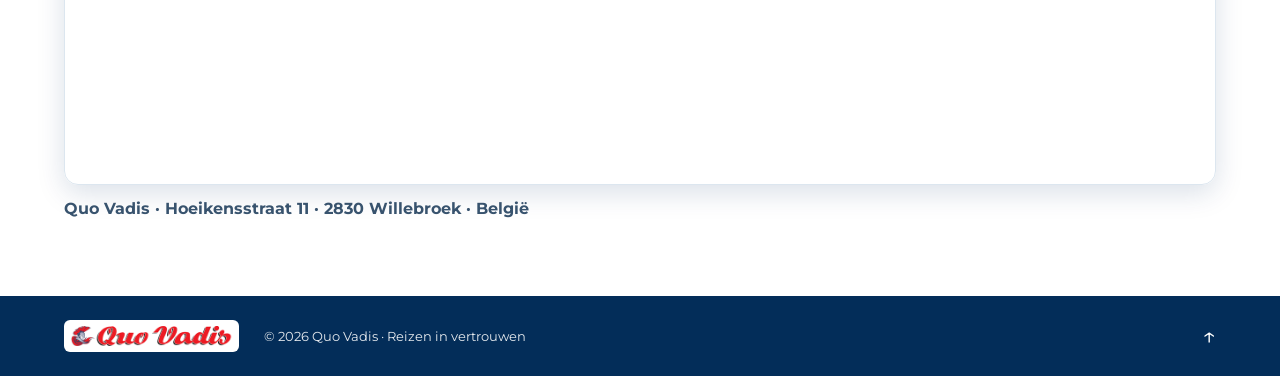
==== commit 3a071c0a: "Replace Quo Vadis logo with supplied artwork" ====
--- a/index.html
+++ b/index.html
@@ -6,11 +6,11 @@
 <title>Quo Vadis | Reizen in vertrouwen</title>
 <link rel="preconnect" href="https://fonts.googleapis.com"><link rel="preconnect" href="https://fonts.gstatic.com" crossorigin>
 <link href="https://fonts.googleapis.com/css2?family=Montserrat:wght@400;500;600;700;800&display=swap" rel="stylesheet">
-<link rel="stylesheet" href="styles.css">
+<link rel="stylesheet" href="styles.css?v=1f5e5178">
 </head>
 <body>
 <header class="site-header">
-  <a class="brand" href="#home"><img src="quo-vadis-logo.png" alt="Quo Vadis"><span data-t="tagline">REIZEN IN VERTROUWEN</span></a>
+  <a class="brand" href="#home"><img src="quo-vadis-logo.png?v=0699be2c" alt="Quo Vadis"><span data-t="tagline">REIZEN IN VERTROUWEN</span></a>
   <button class="menu-toggle" data-t-aria-label="menuOpen" aria-label="Menu openen" aria-controls="mainNav" aria-expanded="false">☰</button>
   <nav class="nav" id="mainNav">
     <a class="active" href="#home" data-i="home">Home</a>
@@ -51,6 +51,6 @@
 <section id="contact" class="section contact"><div class="contact-box"><div><p class="section-kicker">CONTACT</p><h2 data-t="contactHeading">Uw volgende reis begint hier.</h2><p data-t="contactText">Vertel ons over uw groep, route en reisdata.</p></div><div class="contact-details"><a href="mailto:info@quo-vadis.be">info@quo-vadis.be</a><strong class="main-phone-label" data-t="mainPhoneLabel">Onze hoofdtelefoon:</strong><a class="main-phone" href="tel:+3238868828">03/886.88.28</a><strong class="urgent-label" data-t="urgentPhoneLabel">Bij dringende zaken:</strong><a class="urgent-phone" href="tel:+32475443277">0475/44.32.77</a><span>Hoeikensstraat 11 · 2830 Willebroek</span></div></div></section>
 <section id="location" class="section location"><div class="section-title"><p data-t="locationKicker">LOCATIE</p><h2 data-t="locationHeading">Waar vindt u Quo Vadis?</h2></div><div class="map-wrap"><iframe title="Kaart Quo Vadis Willebroek" data-t-title="mapTitle" src="https://www.google.com/maps?q=Hoeikensstraat+11,+2830+Willebroek,+Belgium&output=embed" loading="lazy" referrerpolicy="no-referrer-when-downgrade"></iframe></div><p class="map-address">Quo Vadis · Hoeikensstraat 11 · 2830 Willebroek · <span data-t="country">België</span></p></section>
 </main>
-<footer><img src="quo-vadis-logo.png" alt="Quo Vadis"><span data-t="footerText">© 2026 Quo Vadis · Reizen in vertrouwen</span><a href="#home" data-t-aria-label="backToTop" aria-label="Naar boven">↑</a></footer>
+<footer><img src="quo-vadis-logo.png?v=0699be2c" alt="Quo Vadis"><span data-t="footerText">© 2026 Quo Vadis · Reizen in vertrouwen</span><a href="#home" data-t-aria-label="backToTop" aria-label="Naar boven">↑</a></footer>
 <script src="script.js"></script>
 </body></html>
--- a/styles.css
+++ b/styles.css
@@ -21,3 +21,6 @@
 html:lang(fr) .anniversary-word,html:lang(en) .anniversary-word{display:block}
 @media(max-width:900px){.anniversary-word{font-size:33px}}
 @media(max-width:620px){.hero{height:760px}.anniversary{top:480px}}
+@media(max-width:620px){.brand img{width:180px}}
+@media(max-width:359px){.brand img{width:140px}}
+footer img{width:175px}
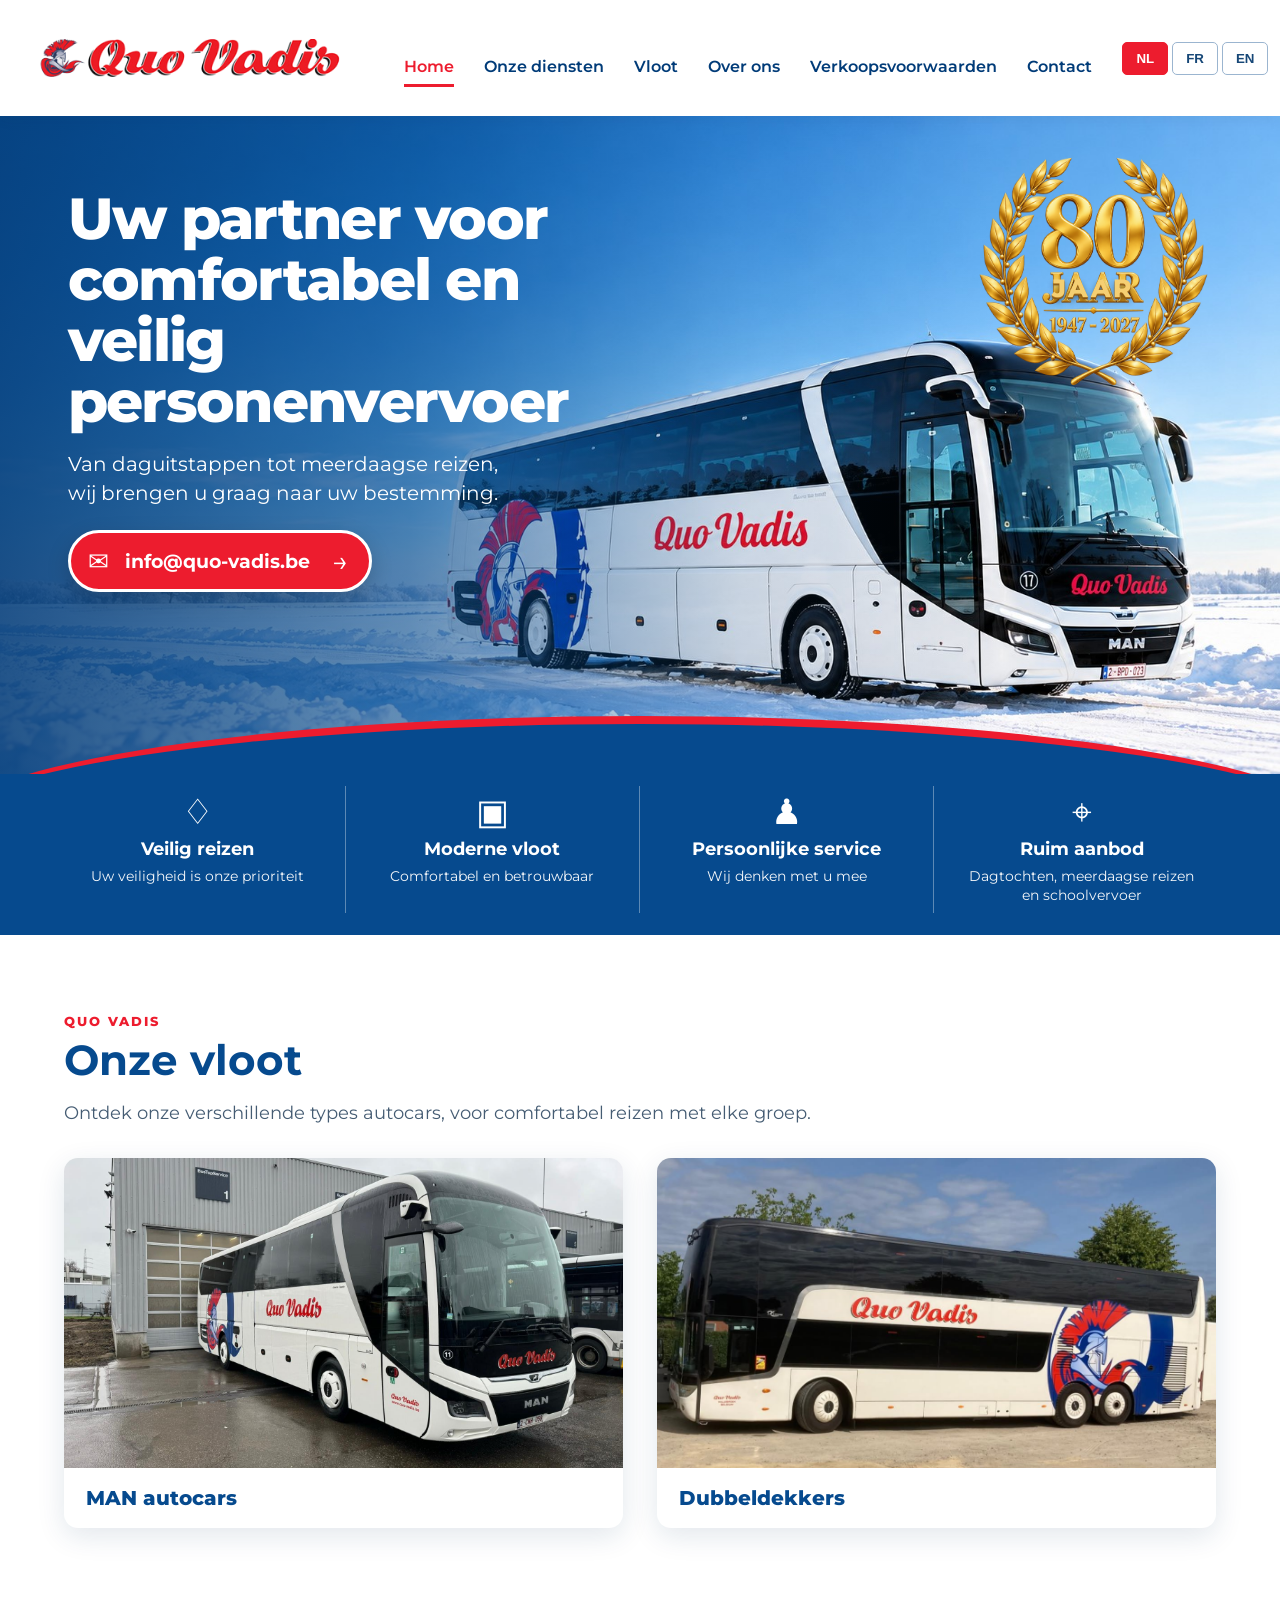
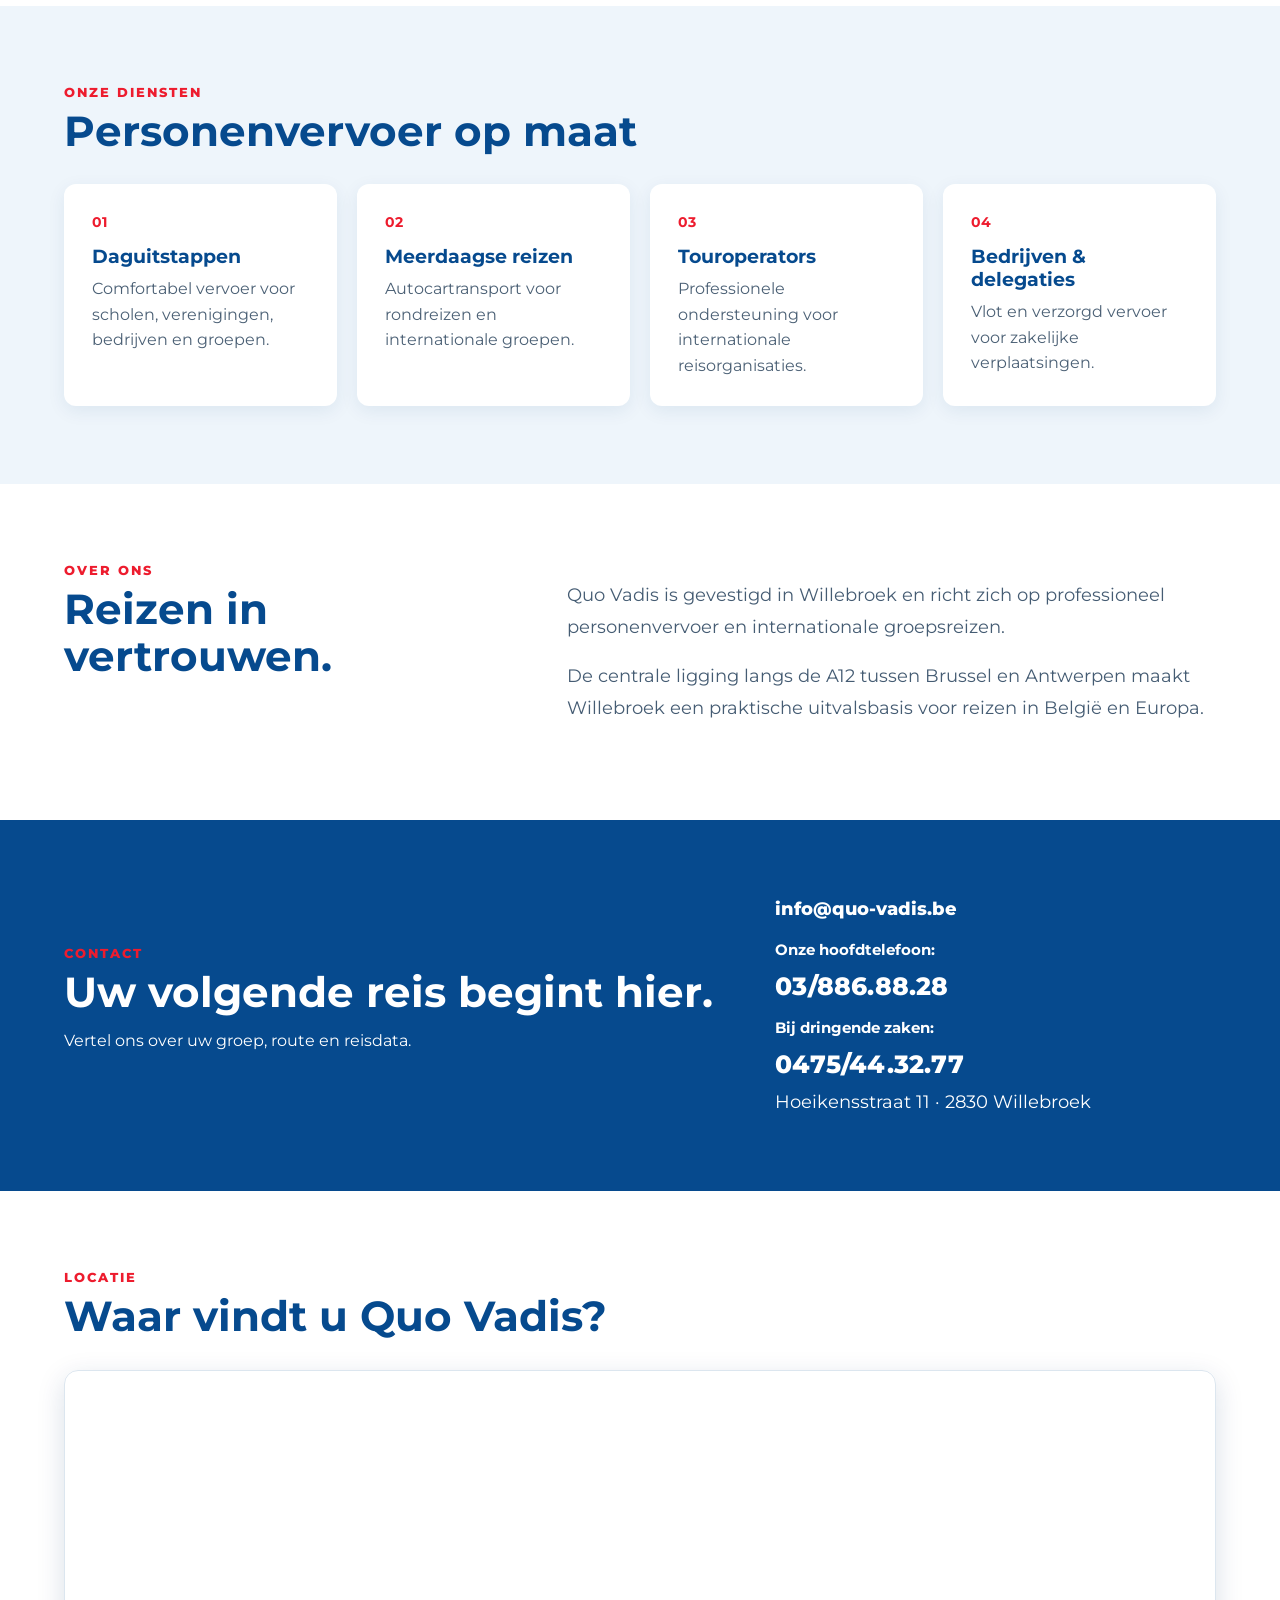
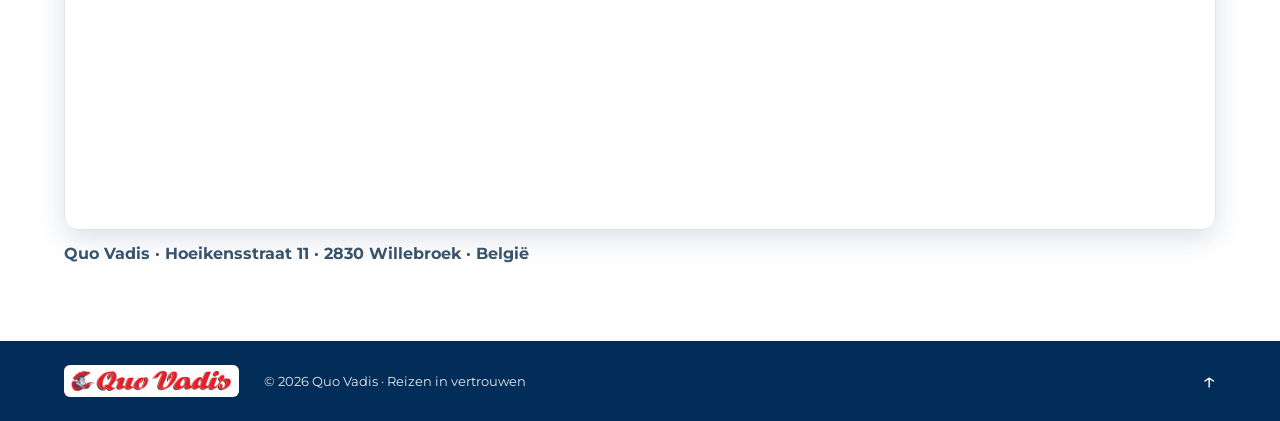
==== commit e2131187: "Clarify coach types in fleet section" ====
--- a/index.html
+++ b/index.html
@@ -6,7 +6,7 @@
 <title>Quo Vadis | Reizen in vertrouwen</title>
 <link rel="preconnect" href="https://fonts.googleapis.com"><link rel="preconnect" href="https://fonts.gstatic.com" crossorigin>
 <link href="https://fonts.googleapis.com/css2?family=Montserrat:wght@400;500;600;700;800&display=swap" rel="stylesheet">
-<link rel="stylesheet" href="styles.css?v=1f5e5178">
+<link rel="stylesheet" href="styles.css?v=d1e009ee">
 </head>
 <body>
 <header class="site-header">
@@ -43,8 +43,8 @@
   <article><span class="feature-icon">⌖</span><h3 data-t="offerTitle">Ruim aanbod</h3><p data-t="offerText">Dagtochten, meerdaagse reizen<br>en schoolvervoer</p></article>
 </section>
 <section id="fleet" class="section fleet-section">
- <div class="section-title"><p>QUO VADIS</p><h2 data-t="fleetHeading">Onze vloot</h2></div>
- <div class="fleet-grid"><figure><img src="vloot-man.jpg" data-t-alt="fleetManAlt" alt="Quo Vadis MAN autocar"><figcaption data-t="fleetManCaption">MAN autocar</figcaption></figure><figure><img src="vloot-dubbeldekker.jpg" data-t-alt="fleetDoubleAlt" alt="Quo Vadis dubbeldekker"><figcaption data-t="fleetDoubleCaption">Dubbeldekker</figcaption></figure></div>
+ <div class="section-title"><p>QUO VADIS</p><h2 data-t="fleetHeading">Onze vloot</h2><p class="fleet-intro" data-t="fleetIntro">Ontdek onze verschillende types autocars, voor comfortabel reizen met elke groep.</p></div>
+ <div class="fleet-grid"><figure><img src="vloot-man.jpg" data-t-alt="fleetManAlt" alt="Quo Vadis MAN autocar"><figcaption data-t="fleetManCaption">MAN autocars</figcaption></figure><figure><img src="vloot-dubbeldekker.jpg" data-t-alt="fleetDoubleAlt" alt="Quo Vadis dubbeldekker"><figcaption data-t="fleetDoubleCaption">Dubbeldekkers</figcaption></figure></div>
 </section>
 <section id="services" class="section light-blue"><div class="section-title"><p data-t="servicesKicker">ONZE DIENSTEN</p><h2 data-t="servicesHeading">Personenvervoer op maat</h2></div><div class="cards"><article><b>01</b><h3 data-t="s1">Daguitstappen</h3><p data-t="s1p">Comfortabel vervoer voor scholen, verenigingen, bedrijven en groepen.</p></article><article><b>02</b><h3 data-t="s2">Meerdaagse reizen</h3><p data-t="s2p">Autocartransport voor rondreizen en internationale groepen.</p></article><article><b>03</b><h3 data-t="s3">Touroperators</h3><p data-t="s3p">Professionele ondersteuning voor internationale reisorganisaties.</p></article><article><b>04</b><h3 data-t="s4">Bedrijven & delegaties</h3><p data-t="s4p">Vlot en verzorgd vervoer voor zakelijke verplaatsingen.</p></article></div></section>
 <section id="about" class="section about"><div><p class="section-kicker" data-t="aboutKicker">OVER ONS</p><h2 data-t="aboutHeading">Reizen in vertrouwen.</h2></div><div><p data-t="aboutText1">Quo Vadis is gevestigd in Willebroek en richt zich op professioneel personenvervoer en internationale groepsreizen.</p><p data-t="aboutText2">De centrale ligging langs de A12 tussen Brussel en Antwerpen maakt Willebroek een praktische uitvalsbasis voor reizen in België en Europa.</p></div></section>
@@ -52,5 +52,5 @@
 <section id="location" class="section location"><div class="section-title"><p data-t="locationKicker">LOCATIE</p><h2 data-t="locationHeading">Waar vindt u Quo Vadis?</h2></div><div class="map-wrap"><iframe title="Kaart Quo Vadis Willebroek" data-t-title="mapTitle" src="https://www.google.com/maps?q=Hoeikensstraat+11,+2830+Willebroek,+Belgium&output=embed" loading="lazy" referrerpolicy="no-referrer-when-downgrade"></iframe></div><p class="map-address">Quo Vadis · Hoeikensstraat 11 · 2830 Willebroek · <span data-t="country">België</span></p></section>
 </main>
 <footer><img src="quo-vadis-logo.png?v=0699be2c" alt="Quo Vadis"><span data-t="footerText">© 2026 Quo Vadis · Reizen in vertrouwen</span><a href="#home" data-t-aria-label="backToTop" aria-label="Naar boven">↑</a></footer>
-<script src="script.js"></script>
+<script src="script.js?v=5c5a7c0e"></script>
 </body></html>
--- a/styles.css
+++ b/styles.css
@@ -24,3 +24,9 @@
 @media(max-width:620px){.brand img{width:180px}}
 @media(max-width:359px){.brand img{width:140px}}
 footer img{width:175px}
+
+/* Keep in-page navigation clear of the sticky header. */
+html{scroll-padding-top:132px}
+@media(max-width:900px){html{scroll-padding-top:100px}}
+
+.section-title .fleet-intro{margin:16px 0 0;font-size:18px;line-height:1.6;font-weight:400;letter-spacing:normal;color:#455c73}
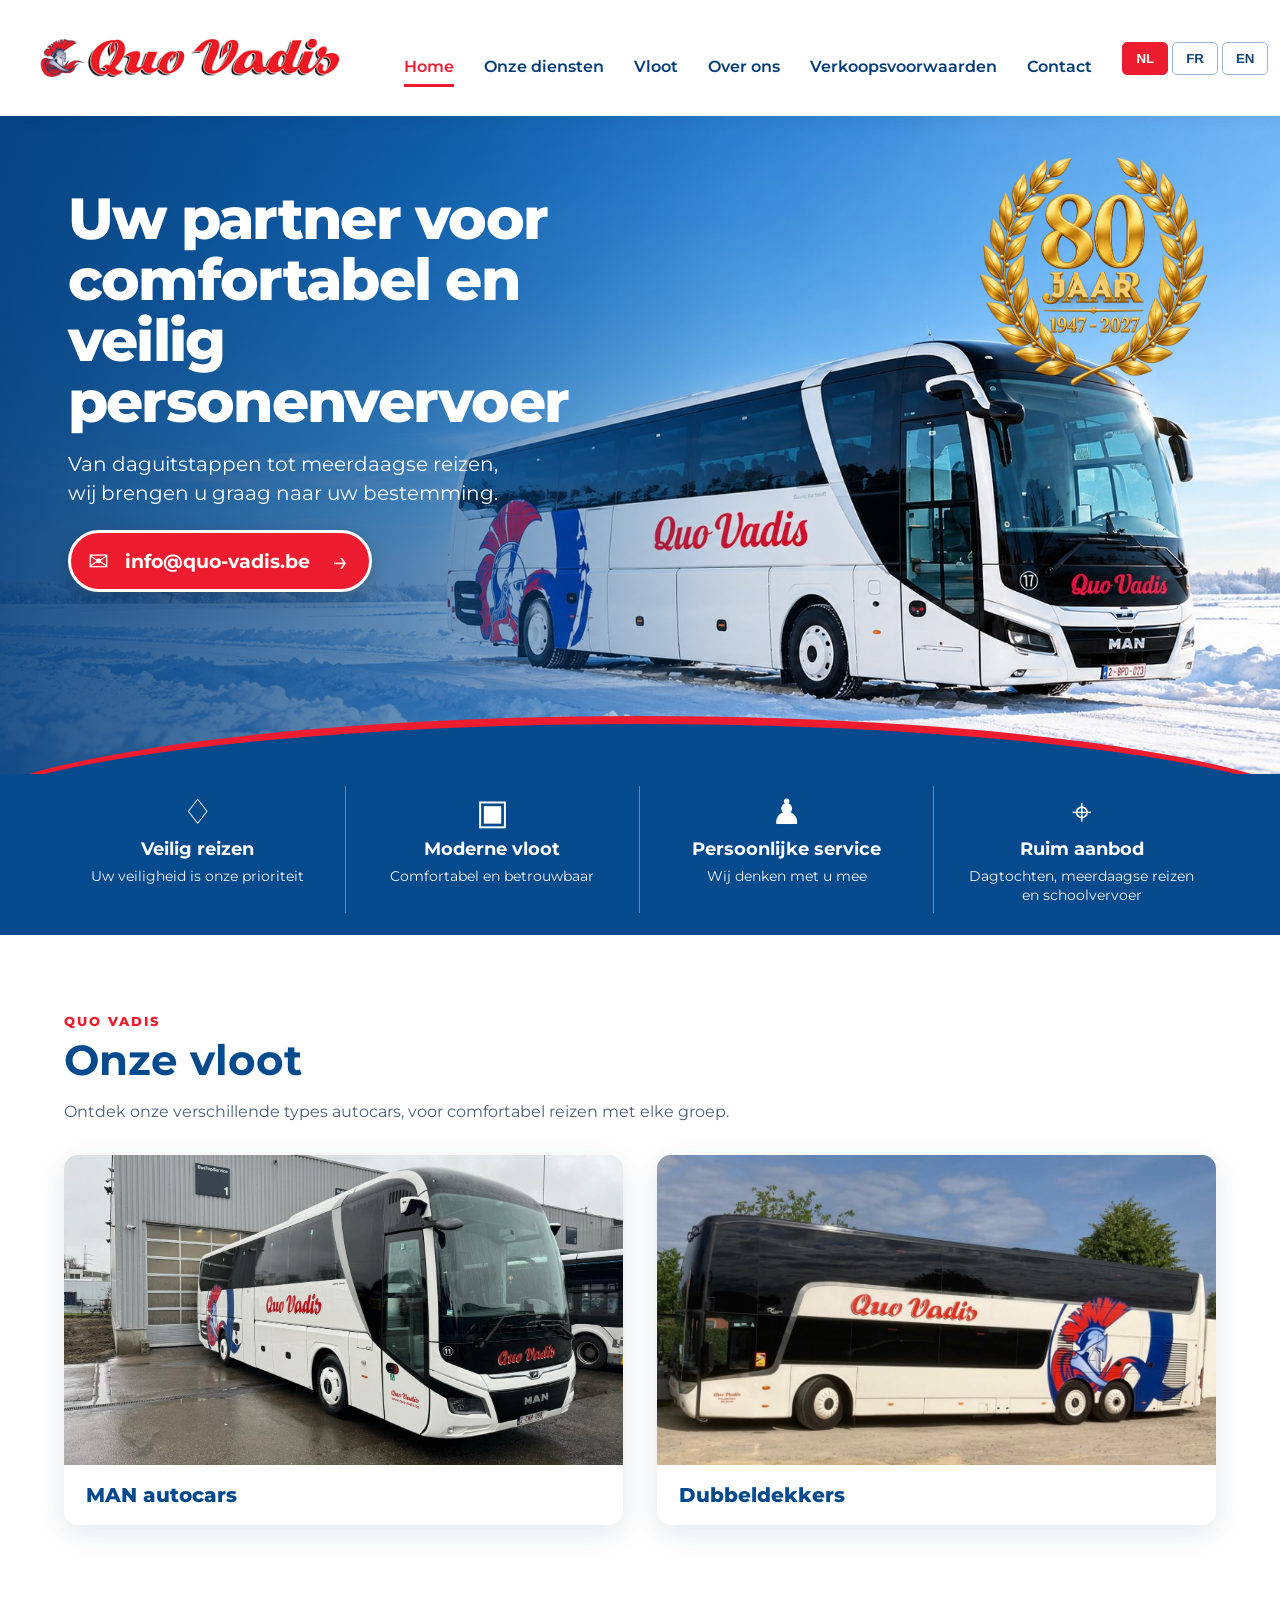
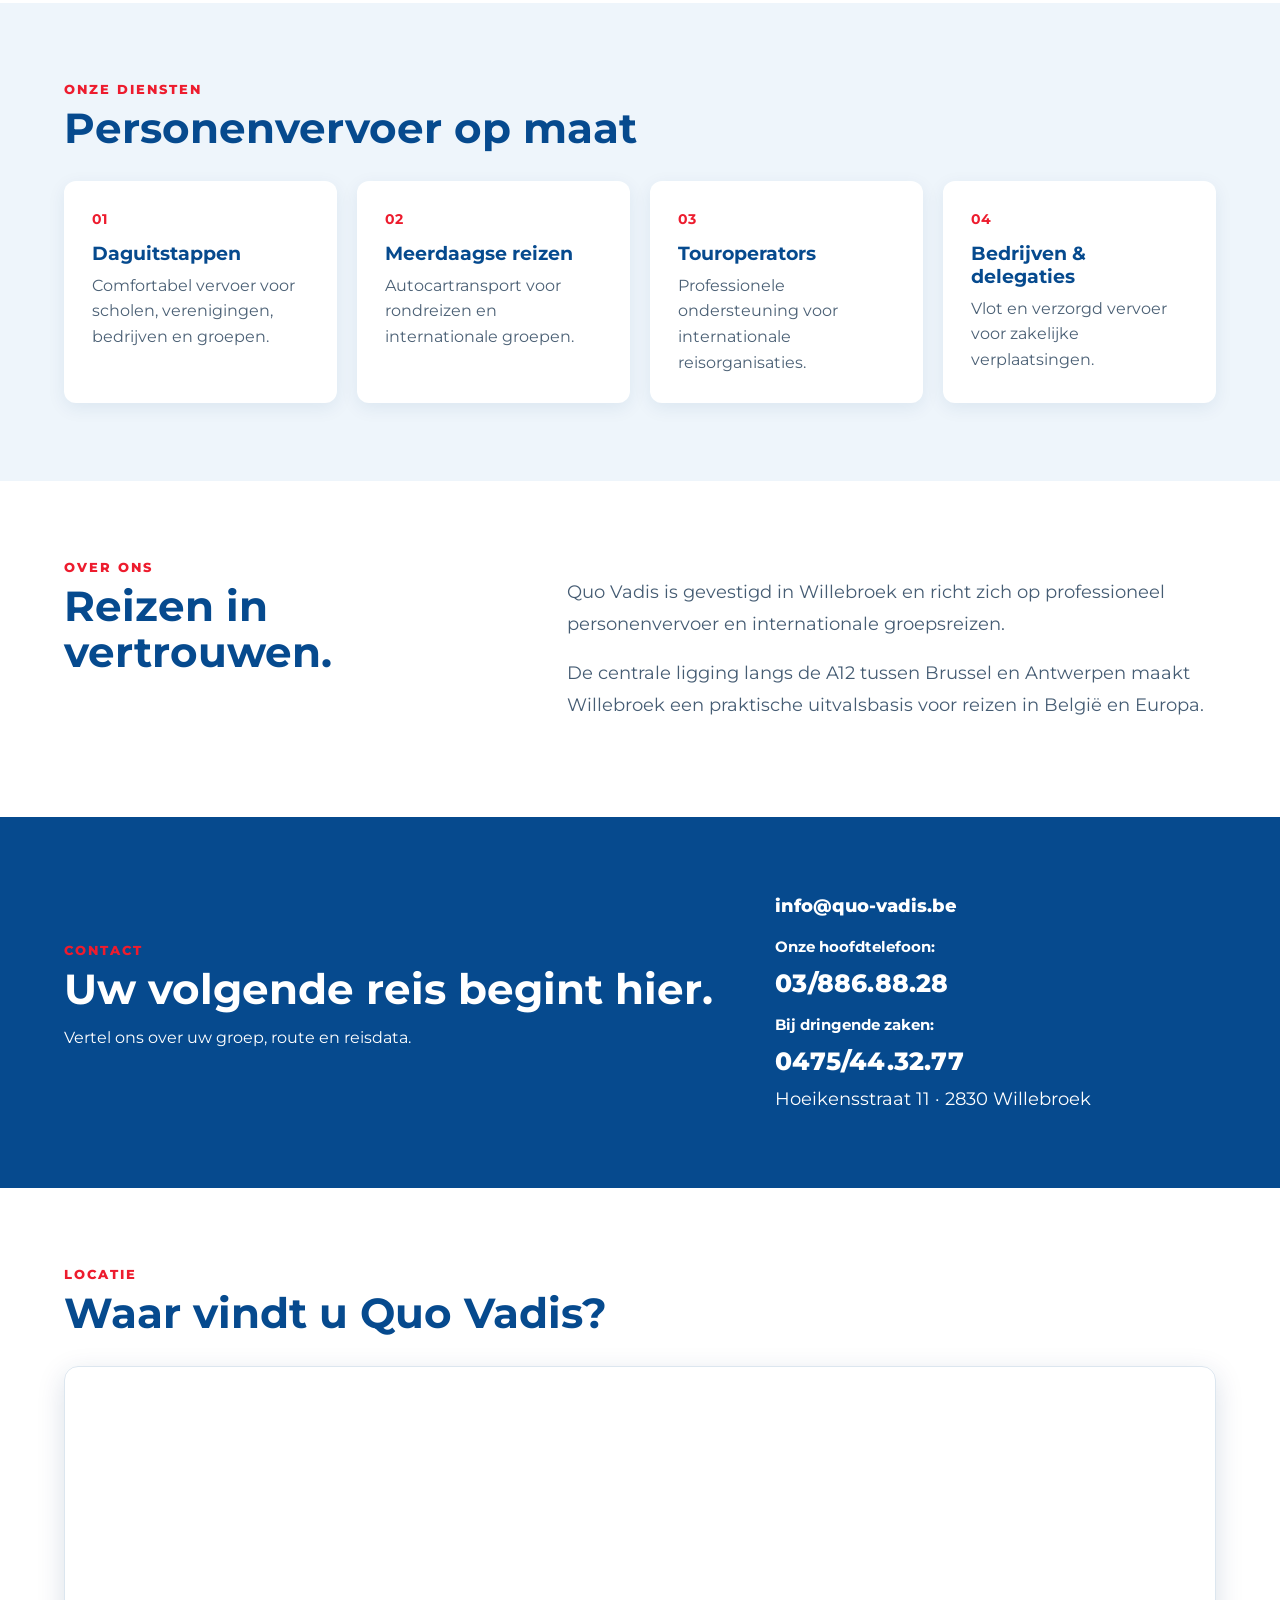
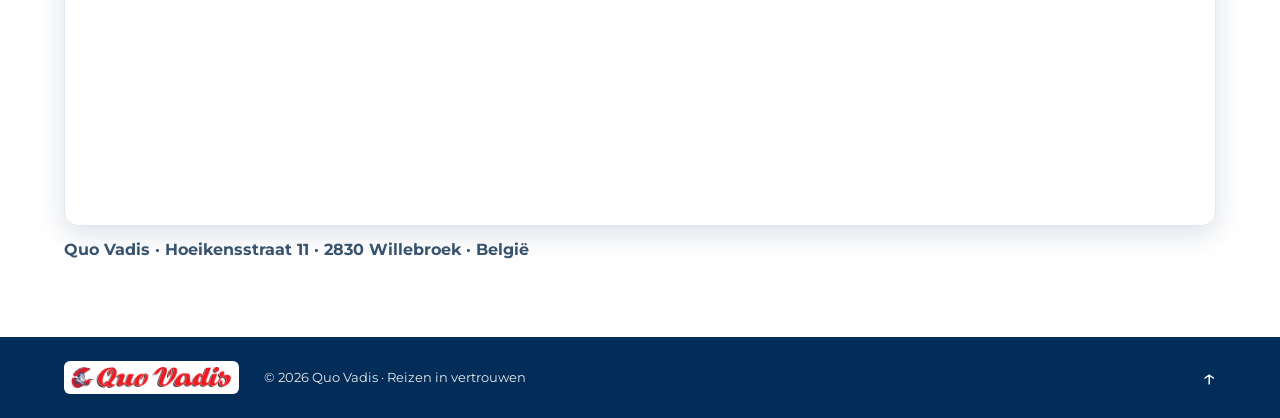
==== commit bc88fb8d: "Match fleet introduction typography and refresh cached assets" ====
--- a/index.html
+++ b/index.html
@@ -6,7 +6,7 @@
 <title>Quo Vadis | Reizen in vertrouwen</title>
 <link rel="preconnect" href="https://fonts.googleapis.com"><link rel="preconnect" href="https://fonts.gstatic.com" crossorigin>
 <link href="https://fonts.googleapis.com/css2?family=Montserrat:wght@400;500;600;700;800&display=swap" rel="stylesheet">
-<link rel="stylesheet" href="styles.css?v=d1e009ee">
+<link rel="stylesheet" href="styles.css?v=2cc3b42f">
 </head>
 <body>
 <header class="site-header">
@@ -52,5 +52,5 @@
 <section id="location" class="section location"><div class="section-title"><p data-t="locationKicker">LOCATIE</p><h2 data-t="locationHeading">Waar vindt u Quo Vadis?</h2></div><div class="map-wrap"><iframe title="Kaart Quo Vadis Willebroek" data-t-title="mapTitle" src="https://www.google.com/maps?q=Hoeikensstraat+11,+2830+Willebroek,+Belgium&output=embed" loading="lazy" referrerpolicy="no-referrer-when-downgrade"></iframe></div><p class="map-address">Quo Vadis · Hoeikensstraat 11 · 2830 Willebroek · <span data-t="country">België</span></p></section>
 </main>
 <footer><img src="quo-vadis-logo.png?v=0699be2c" alt="Quo Vadis"><span data-t="footerText">© 2026 Quo Vadis · Reizen in vertrouwen</span><a href="#home" data-t-aria-label="backToTop" aria-label="Naar boven">↑</a></footer>
-<script src="script.js?v=5c5a7c0e"></script>
+<script src="script.js?v=9b1909a8"></script>
 </body></html>
--- a/styles.css
+++ b/styles.css
@@ -1,4 +1,4 @@
-:root{--red:#ed1c2e;--red2:#c91526;--blue:#064a8e;--navy:#003d7a;--ink:#102d4e;--line:#dce6ef;--bg:#fff;--soft:#eef5fb}*{box-sizing:border-box}html{scroll-behavior:smooth}body{margin:0;font-family:Montserrat,Arial,sans-serif;color:var(--ink);background:#fff}a{color:inherit}.site-header{height:116px;background:#fff;display:flex;align-items:center;padding:10px 3vw;gap:26px;position:sticky;top:0;z-index:20;box-shadow:0 2px 14px rgba(0,45,90,.08)}.brand{display:flex;align-items:center;text-decoration:none;margin-right:auto;min-width:340px}.brand img{width:305px;max-height:95px;object-fit:contain;object-position:left center}.brand span{display:none}.nav{display:flex;align-items:center;gap:30px}.nav a{text-decoration:none;font-weight:600;color:#003b78;padding:31px 0 14px;position:relative;white-space:nowrap}.nav a.active,.nav a:hover{color:var(--red)}.nav a.active:after{content:"";position:absolute;left:0;right:0;bottom:3px;height:3px;background:var(--red)}.languages{display:flex;gap:4px;margin-left:4px}.lang{border:1px solid #9bb5d0;background:#fff;color:#164777;border-radius:5px;padding:8px 13px;font-weight:700;cursor:pointer}.lang.active{background:var(--red);border-color:var(--red);color:#fff}.menu-toggle{display:none;border:0;background:none;font-size:28px}.hero{height:660px;position:relative;overflow:hidden;background:#0b4d8f}.hero-bg{position:absolute;inset:0;background-image:url('hero-bus-sneeuw.jpg');background-size:cover;background-position:center center;background-repeat:no-repeat}.hero-shade{position:absolute;inset:0;background:linear-gradient(90deg,rgba(5,62,122,.88) 0%,rgba(5,74,140,.62) 32%,rgba(5,74,140,.12) 58%,rgba(0,0,0,0) 78%)}.hero-copy{position:relative;z-index:3;color:#fff;padding:72px 0 0 5.3vw;max-width:690px}.hero-copy h1{font-size:clamp(42px,4.5vw,66px);line-height:1.06;margin:0 0 18px;font-weight:800;letter-spacing:-1.7px}.hero-copy p{font-size:20px;line-height:1.45;margin:0 0 22px}.email-pill{display:inline-flex;align-items:center;gap:16px;background:var(--red);color:#fff;text-decoration:none;border:3px solid #fff;border-radius:34px;padding:11px 20px 11px 17px;box-shadow:0 8px 22px rgba(0,0,0,.18)}.email-pill span{font-size:25px}.email-pill strong{font-size:19px}.email-pill b{font-size:28px;font-weight:400;margin-left:6px}.anniversary{position:absolute;z-index:4;right:5.4vw;top:38px;width:235px;height:235px;display:grid;place-items:center}.anniversary img{position:absolute;inset:0;width:100%;height:100%}.anniversary div{position:relative;text-align:center;color:#f4c96a;margin-top:3px;text-shadow:0 2px 5px rgba(0,0,0,.2)}.anniversary strong{display:block;font-size:74px;line-height:.9}.anniversary span{display:block;font-size:25px;font-weight:800;letter-spacing:2px}.anniversary small{display:block;font-size:16px;font-weight:800;margin-top:10px;letter-spacing:.5px}.hero-curve{position:absolute;z-index:5;left:-5%;right:-5%;bottom:-55px;height:115px;background:var(--blue);border-top:8px solid var(--red);border-radius:50% 50% 0 0/100% 100% 0 0}.feature-bar{position:relative;z-index:6;background:var(--blue);color:#fff;display:grid;grid-template-columns:repeat(4,1fr);padding:12px 4vw 22px;margin-top:-2px}.feature-bar article{text-align:center;padding:8px 22px;border-right:1px solid rgba(255,255,255,.35)}.feature-bar article:last-child{border-right:0}.feature-icon{font-size:35px;display:block;line-height:1;margin-bottom:9px}.feature-bar h3{font-size:18px;margin:0 0 7px}.feature-bar p{font-size:14px;line-height:1.35;margin:0;opacity:.95}.section{padding:78px 5vw}.section-title{margin-bottom:30px}.section-title p,.section-kicker{font-size:13px;letter-spacing:2px;font-weight:800;color:var(--red);margin:0 0 8px}.section-title h2,.about h2,.contact h2{font-size:42px;line-height:1.1;margin:0;color:#064a8e}.fleet-section{background:#fff}.fleet-grid{display:grid;grid-template-columns:1fr 1fr;gap:34px}.fleet-grid figure{margin:0;background:#fff;border-radius:14px;overflow:hidden;box-shadow:0 8px 28px rgba(20,60,100,.12)}.fleet-grid img{display:block;width:100%;height:310px;object-fit:cover}.fleet-grid figcaption{font-weight:800;font-size:20px;padding:18px 22px;color:#064a8e}.light-blue{background:var(--soft)}.cards{display:grid;grid-template-columns:repeat(4,1fr);gap:20px}.cards article{background:#fff;border-radius:12px;padding:28px;box-shadow:0 5px 18px rgba(0,60,120,.08)}.cards b{color:var(--red);font-size:14px}.cards h3{margin:14px 0 8px;color:#064a8e}.cards p{line-height:1.6;margin:0;color:#4b6075}.about{display:grid;grid-template-columns:.8fr 1.2fr;gap:70px;background:#fff}.about>div:last-child{font-size:18px;line-height:1.75;color:#455c73}.terms{background:#f7f9fc}.terms-card{max-width:1000px;background:#fff;border:1px solid var(--line);border-radius:12px;padding:28px 32px;line-height:1.7}.terms-card summary{cursor:pointer;font-weight:800;color:#064a8e;margin-top:14px}.terms-text{padding-top:16px}.contact{background:#064a8e;color:#fff}.contact-box{display:grid;grid-template-columns:1.2fr .8fr;gap:50px;align-items:center}.contact h2{color:#fff}.contact-details{display:flex;flex-direction:column;gap:12px;font-size:18px}.contact-details a{font-weight:800;text-decoration:none}.location{background:#fff}.map-wrap{height:460px;border-radius:14px;overflow:hidden;box-shadow:0 8px 28px rgba(0,50,100,.15);border:1px solid var(--line)}.map-wrap iframe{width:100%;height:100%;border:0}.map-address{font-weight:700;margin:14px 0 0;color:#38536e}footer{background:#032d59;color:#fff;display:flex;align-items:center;gap:25px;padding:24px 5vw}footer img{width:145px;background:#fff;border-radius:6px;padding:6px}footer span{margin-right:auto;font-size:13px;opacity:.9}footer a{text-decoration:none;font-size:24px}@media(max-width:1200px){.nav{gap:17px}.nav a{font-size:14px}.brand img{width:250px}.site-header{gap:15px}.anniversary{right:3vw;transform:scale(.86)}}@media(max-width:900px){.site-header{height:84px;padding:8px 4vw}.brand img{width:215px}.menu-toggle{display:block;order:2}.nav{display:none;position:absolute;top:84px;left:0;right:0;background:#fff;padding:15px 5vw 20px;flex-direction:column;align-items:stretch;gap:0;box-shadow:0 8px 15px rgba(0,0,0,.08)}.nav.open{display:flex}.nav a{padding:12px 0}.languages{order:3}.hero{height:620px}.hero-copy{padding-top:65px;max-width:650px}.hero-copy h1{font-size:46px}.anniversary{width:175px;height:175px;top:30px;right:2vw}.anniversary strong{font-size:58px}.anniversary span{font-size:19px}.feature-bar{grid-template-columns:1fr 1fr}.feature-bar article{border-bottom:1px solid rgba(255,255,255,.25);padding:20px}.fleet-grid,.about,.contact-box{grid-template-columns:1fr}.cards{grid-template-columns:1fr 1fr}}@media(max-width:620px){.brand img{width:180px}.languages{gap:2px}.lang{padding:7px 9px;font-size:12px}.hero{height:650px}.hero-bg{background-position:center center}.hero-shade{background:linear-gradient(90deg,#07549a 0%,rgba(7,78,144,.96) 70%,rgba(7,78,144,.55) 100%)}.hero-copy{padding:48px 6vw 0}.hero-copy h1{font-size:37px;letter-spacing:-1px}.hero-copy p{font-size:16px}.email-pill strong{font-size:15px}.anniversary{top:330px;right:50%;transform:translateX(50%) scale(.82)}.hero-curve{bottom:-62px}.feature-bar{grid-template-columns:1fr}.feature-bar article{border-right:0}.section{padding:58px 6vw}.section-title h2,.about h2,.contact h2{font-size:34px}.fleet-grid img{height:250px}.cards{grid-template-columns:1fr}.map-wrap{height:380px}footer{flex-wrap:wrap}footer span{width:100%;order:3}}
+:root{--red:#ed1c2e;--red2:#c91526;--blue:#064a8e;--navy:#003d7a;--ink:#102d4e;--line:#dce6ef;--bg:#fff;--soft:#eef5fb}*{box-sizing:border-box}html{scroll-behavior:smooth}body{margin:0;font-family:Montserrat,Arial,sans-serif;color:var(--ink);background:#fff}a{color:inherit}.site-header{height:116px;background:#fff;display:flex;align-items:center;padding:10px 3vw;gap:26px;position:sticky;top:0;z-index:20;box-shadow:0 2px 14px rgba(0,45,90,.08)}.brand{display:flex;align-items:center;text-decoration:none;margin-right:auto;min-width:340px}.brand img{width:305px;max-height:95px;object-fit:contain;object-position:left center}.brand span{display:none}.nav{display:flex;align-items:center;gap:30px}.nav a{text-decoration:none;font-weight:600;color:#003b78;padding:31px 0 14px;position:relative;white-space:nowrap}.nav a.active,.nav a:hover{color:var(--red)}.nav a.active:after{content:"";position:absolute;left:0;right:0;bottom:3px;height:3px;background:var(--red)}.languages{display:flex;gap:4px;margin-left:4px}.lang{border:1px solid #9bb5d0;background:#fff;color:#164777;border-radius:5px;padding:8px 13px;font-weight:700;cursor:pointer}.lang.active{background:var(--red);border-color:var(--red);color:#fff}.menu-toggle{display:none;border:0;background:none;font-size:28px}.hero{height:660px;position:relative;overflow:hidden;background:#0b4d8f}.hero-bg{position:absolute;inset:0;background-image:url('hero-bus-sneeuw.jpg');background-size:cover;background-position:center center;background-repeat:no-repeat}.hero-shade{position:absolute;inset:0;background:linear-gradient(90deg,rgba(5,62,122,.88) 0%,rgba(5,74,140,.62) 32%,rgba(5,74,140,.12) 58%,rgba(0,0,0,0) 78%)}.hero-copy{position:relative;z-index:3;color:#fff;padding:72px 0 0 5.3vw;max-width:690px}.hero-copy h1{font-size:clamp(42px,4.5vw,66px);line-height:1.06;margin:0 0 18px;font-weight:800;letter-spacing:-1.7px}.hero-copy p{font-size:20px;line-height:1.45;margin:0 0 22px}.email-pill{display:inline-flex;align-items:center;gap:16px;background:var(--red);color:#fff;text-decoration:none;border:3px solid #fff;border-radius:34px;padding:11px 20px 11px 17px;box-shadow:0 8px 22px rgba(0,0,0,.18)}.email-pill span{font-size:25px}.email-pill strong{font-size:19px}.email-pill b{font-size:28px;font-weight:400;margin-left:6px}.anniversary{position:absolute;z-index:4;right:5.4vw;top:38px;width:235px;height:235px;display:grid;place-items:center}.anniversary img{position:absolute;inset:0;width:100%;height:100%}.anniversary div{position:relative;text-align:center;color:#f4c96a;margin-top:3px;text-shadow:0 2px 5px rgba(0,0,0,.2)}.anniversary strong{display:block;font-size:74px;line-height:.9}.anniversary span{display:block;font-size:25px;font-weight:800;letter-spacing:2px}.anniversary small{display:block;font-size:16px;font-weight:800;margin-top:10px;letter-spacing:.5px}.hero-curve{position:absolute;z-index:5;left:-5%;right:-5%;bottom:-55px;height:115px;background:var(--blue);border-top:8px solid var(--red);border-radius:50% 50% 0 0/100% 100% 0 0}.feature-bar{position:relative;z-index:6;background:var(--blue);color:#fff;display:grid;grid-template-columns:repeat(4,1fr);padding:12px 4vw 22px;margin-top:-2px}.feature-bar article{text-align:center;padding:8px 22px;border-right:1px solid rgba(255,255,255,.35)}.feature-bar article:last-child{border-right:0}.feature-icon{font-size:35px;display:block;line-height:1;margin-bottom:9px}.feature-bar h3{font-size:18px;margin:0 0 7px}.feature-bar p{font-size:14px;line-height:1.35;margin:0;opacity:.95}.section{padding:78px 5vw}.section-title{margin-bottom:30px}.section-title p,.section-kicker{font-size:13px;letter-spacing:2px;font-weight:800;color:var(--red);margin:0 0 8px}.section-title h2,.about h2,.contact h2{font-size:42px;line-height:1.1;margin:0;color:#064a8e}.fleet-section{background:#fff}.fleet-grid{display:grid;grid-template-columns:1fr 1fr;gap:34px}.fleet-grid figure{margin:0;background:#fff;border-radius:14px;overflow:hidden;box-shadow:0 8px 28px rgba(20,60,100,.12)}.fleet-grid img{display:block;width:100%;height:310px;object-fit:cover}.fleet-grid figcaption{font-weight:800;font-size:20px;padding:18px 22px;color:#064a8e}.light-blue{background:var(--soft)}.cards{display:grid;grid-template-columns:repeat(4,1fr);gap:20px}.cards article{background:#fff;border-radius:12px;padding:28px;box-shadow:0 5px 18px rgba(0,60,120,.08)}.cards b{color:var(--red);font-size:14px}.cards h3{margin:14px 0 8px;color:#064a8e}.cards p,.section-title .fleet-intro{font-family:inherit;font-size:1rem;font-weight:400;letter-spacing:normal;line-height:1.6;margin:0;color:#4b6075}.about{display:grid;grid-template-columns:.8fr 1.2fr;gap:70px;background:#fff}.about>div:last-child{font-size:18px;line-height:1.75;color:#455c73}.terms{background:#f7f9fc}.terms-card{max-width:1000px;background:#fff;border:1px solid var(--line);border-radius:12px;padding:28px 32px;line-height:1.7}.terms-card summary{cursor:pointer;font-weight:800;color:#064a8e;margin-top:14px}.terms-text{padding-top:16px}.contact{background:#064a8e;color:#fff}.contact-box{display:grid;grid-template-columns:1.2fr .8fr;gap:50px;align-items:center}.contact h2{color:#fff}.contact-details{display:flex;flex-direction:column;gap:12px;font-size:18px}.contact-details a{font-weight:800;text-decoration:none}.location{background:#fff}.map-wrap{height:460px;border-radius:14px;overflow:hidden;box-shadow:0 8px 28px rgba(0,50,100,.15);border:1px solid var(--line)}.map-wrap iframe{width:100%;height:100%;border:0}.map-address{font-weight:700;margin:14px 0 0;color:#38536e}footer{background:#032d59;color:#fff;display:flex;align-items:center;gap:25px;padding:24px 5vw}footer img{width:145px;background:#fff;border-radius:6px;padding:6px}footer span{margin-right:auto;font-size:13px;opacity:.9}footer a{text-decoration:none;font-size:24px}@media(max-width:1200px){.nav{gap:17px}.nav a{font-size:14px}.brand img{width:250px}.site-header{gap:15px}.anniversary{right:3vw;transform:scale(.86)}}@media(max-width:900px){.site-header{height:84px;padding:8px 4vw}.brand img{width:215px}.menu-toggle{display:block;order:2}.nav{display:none;position:absolute;top:84px;left:0;right:0;background:#fff;padding:15px 5vw 20px;flex-direction:column;align-items:stretch;gap:0;box-shadow:0 8px 15px rgba(0,0,0,.08)}.nav.open{display:flex}.nav a{padding:12px 0}.languages{order:3}.hero{height:620px}.hero-copy{padding-top:65px;max-width:650px}.hero-copy h1{font-size:46px}.anniversary{width:175px;height:175px;top:30px;right:2vw}.anniversary strong{font-size:58px}.anniversary span{font-size:19px}.feature-bar{grid-template-columns:1fr 1fr}.feature-bar article{border-bottom:1px solid rgba(255,255,255,.25);padding:20px}.fleet-grid,.about,.contact-box{grid-template-columns:1fr}.cards{grid-template-columns:1fr 1fr}}@media(max-width:620px){.brand img{width:180px}.languages{gap:2px}.lang{padding:7px 9px;font-size:12px}.hero{height:650px}.hero-bg{background-position:center center}.hero-shade{background:linear-gradient(90deg,#07549a 0%,rgba(7,78,144,.96) 70%,rgba(7,78,144,.55) 100%)}.hero-copy{padding:48px 6vw 0}.hero-copy h1{font-size:37px;letter-spacing:-1px}.hero-copy p{font-size:16px}.email-pill strong{font-size:15px}.anniversary{top:330px;right:50%;transform:translateX(50%) scale(.82)}.hero-curve{bottom:-62px}.feature-bar{grid-template-columns:1fr}.feature-bar article{border-right:0}.section{padding:58px 6vw}.section-title h2,.about h2,.contact h2{font-size:34px}.fleet-grid img{height:250px}.cards{grid-template-columns:1fr}.map-wrap{height:380px}footer{flex-wrap:wrap}footer span{width:100%;order:3}}
 
 .official-terms{margin:0;padding-left:28px}
 .official-terms>li{margin:0 0 18px;padding-left:7px}
@@ -29,4 +29,4 @@
 html{scroll-padding-top:132px}
 @media(max-width:900px){html{scroll-padding-top:100px}}
 
-.section-title .fleet-intro{margin:16px 0 0;font-size:18px;line-height:1.6;font-weight:400;letter-spacing:normal;color:#455c73}
+.section-title .fleet-intro{margin-top:16px}
